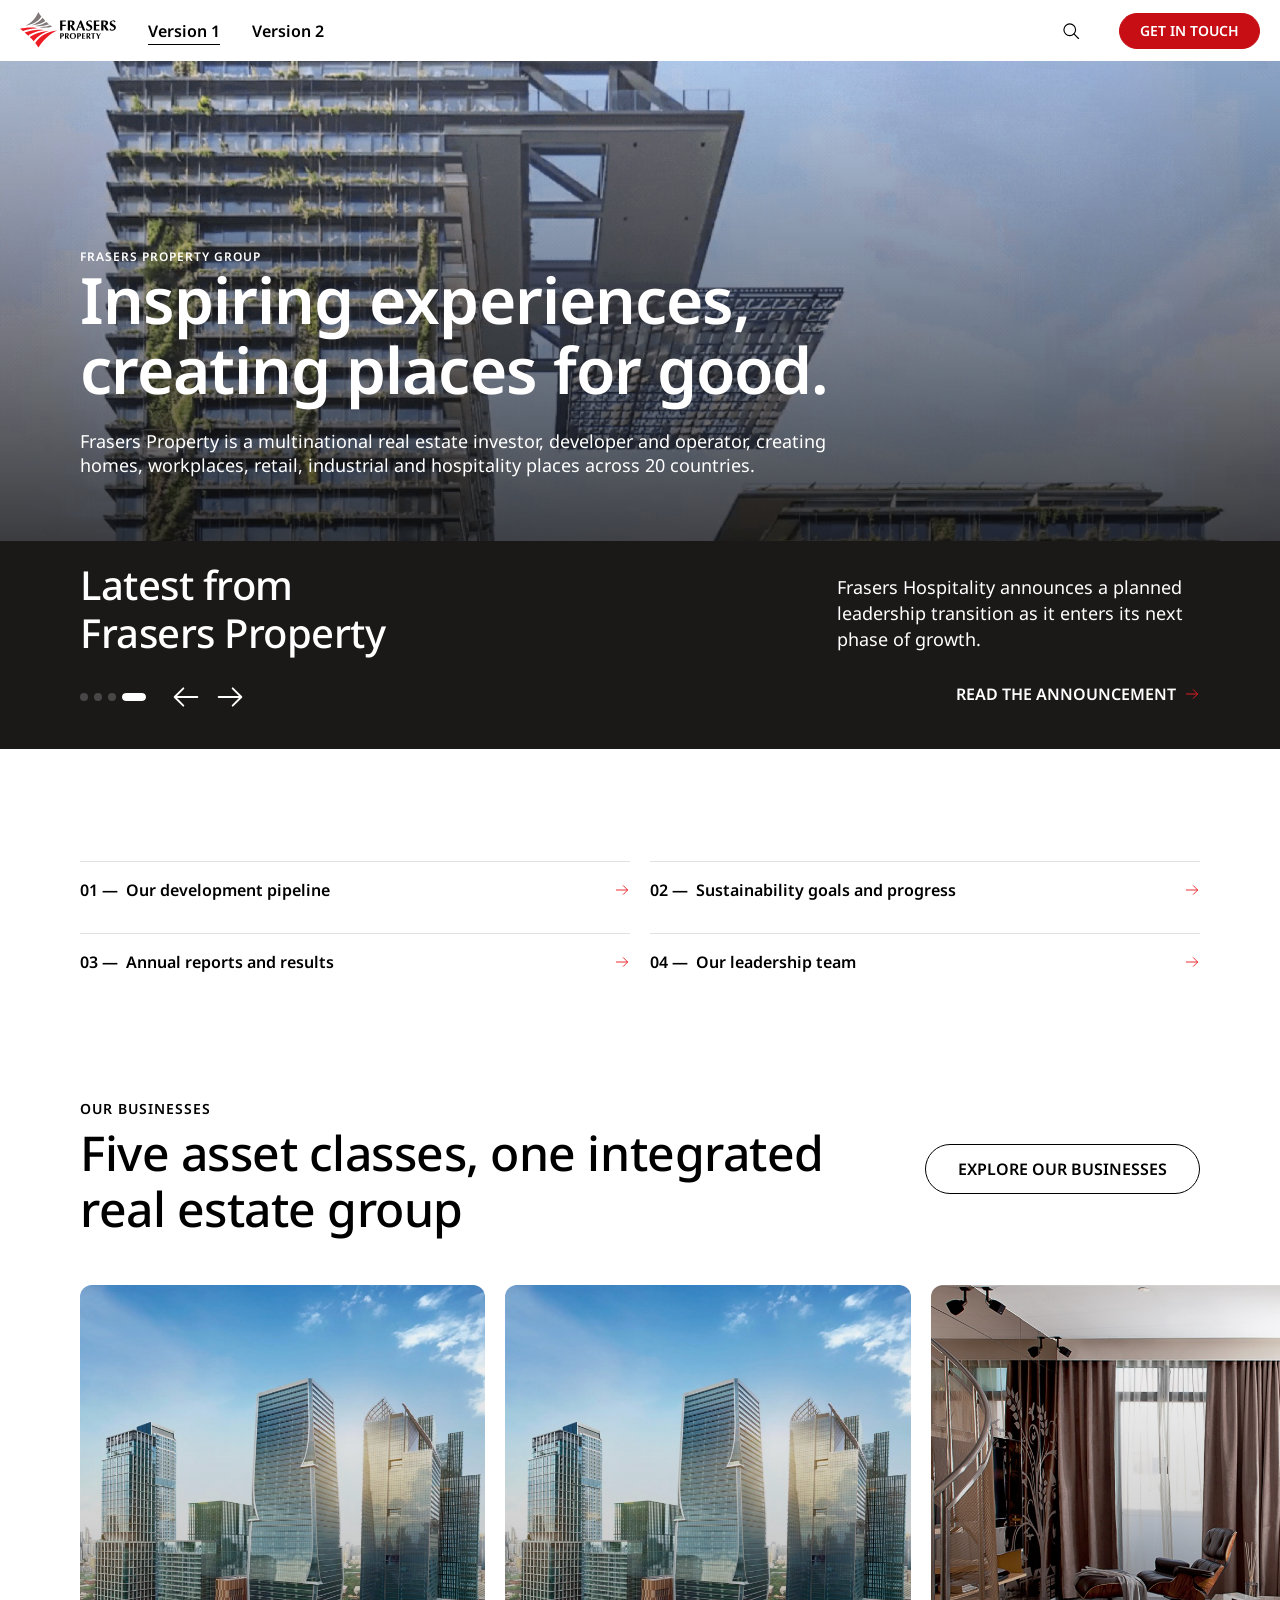
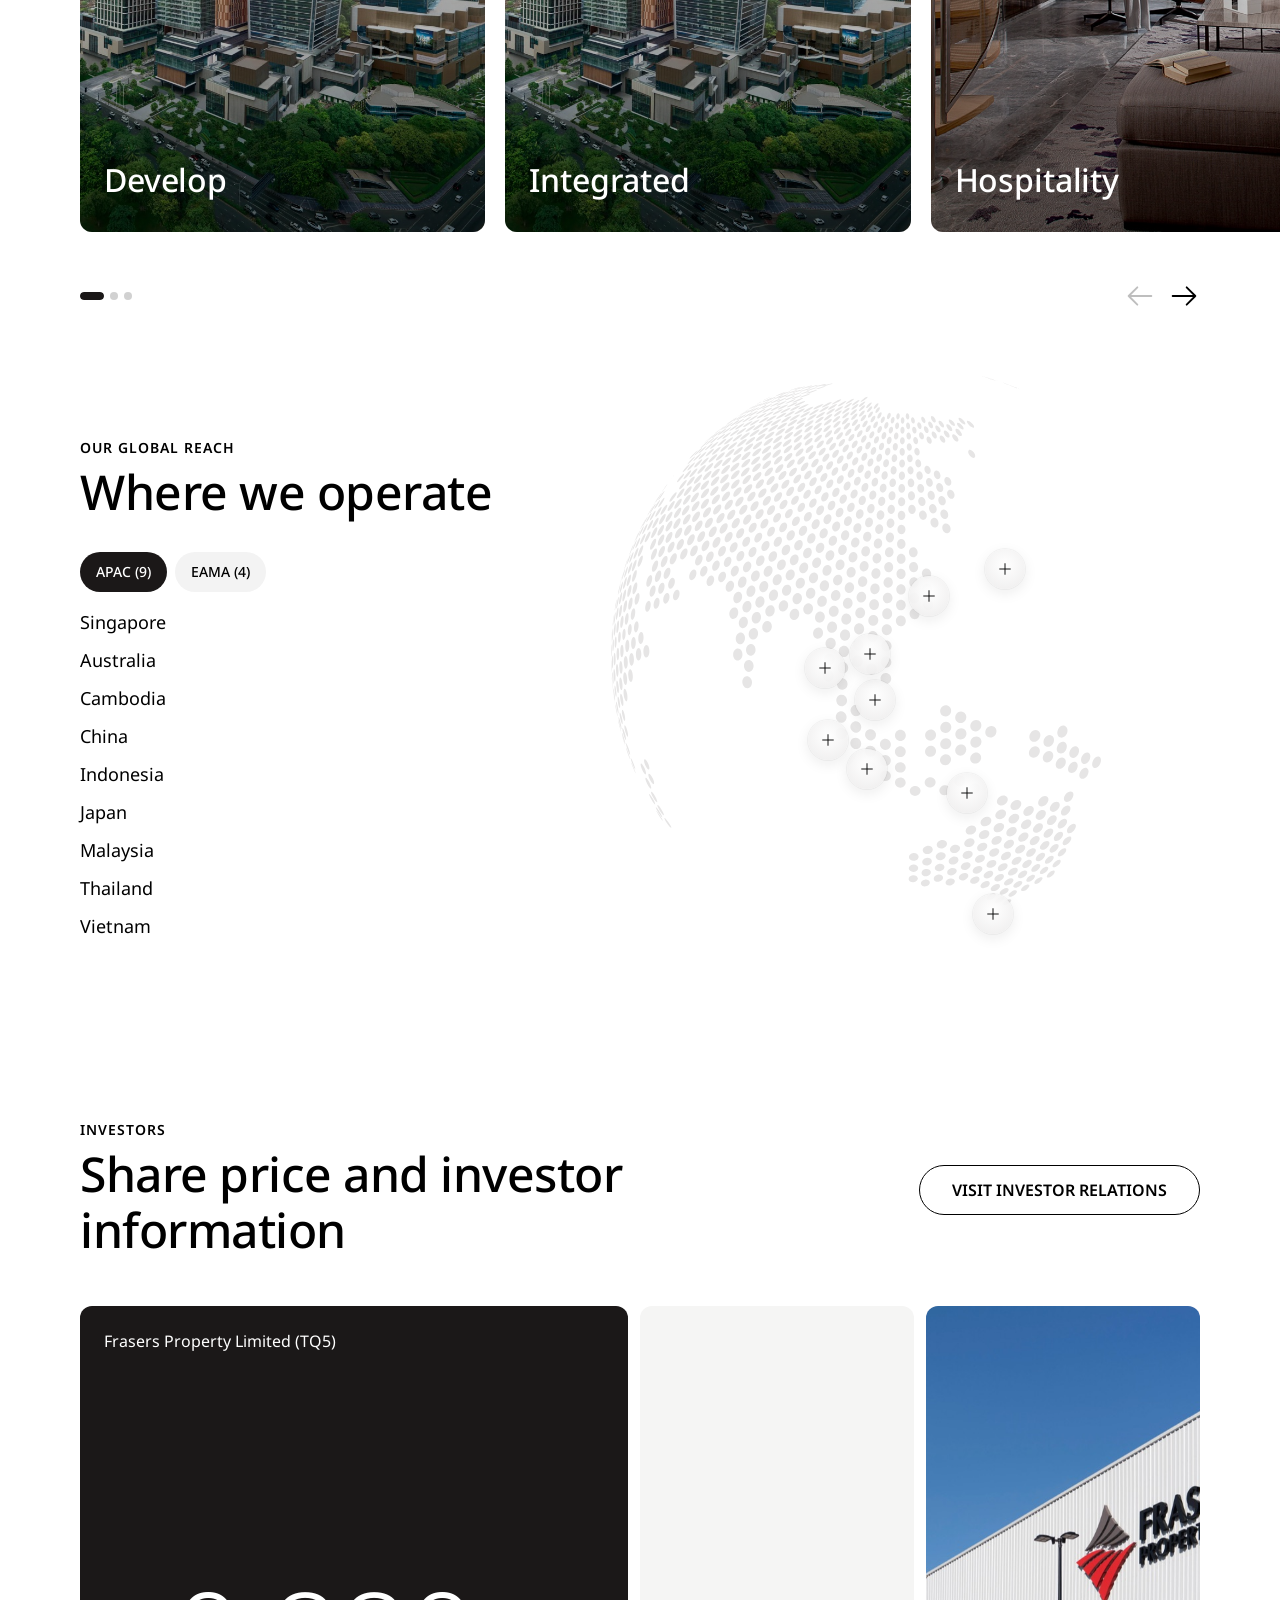
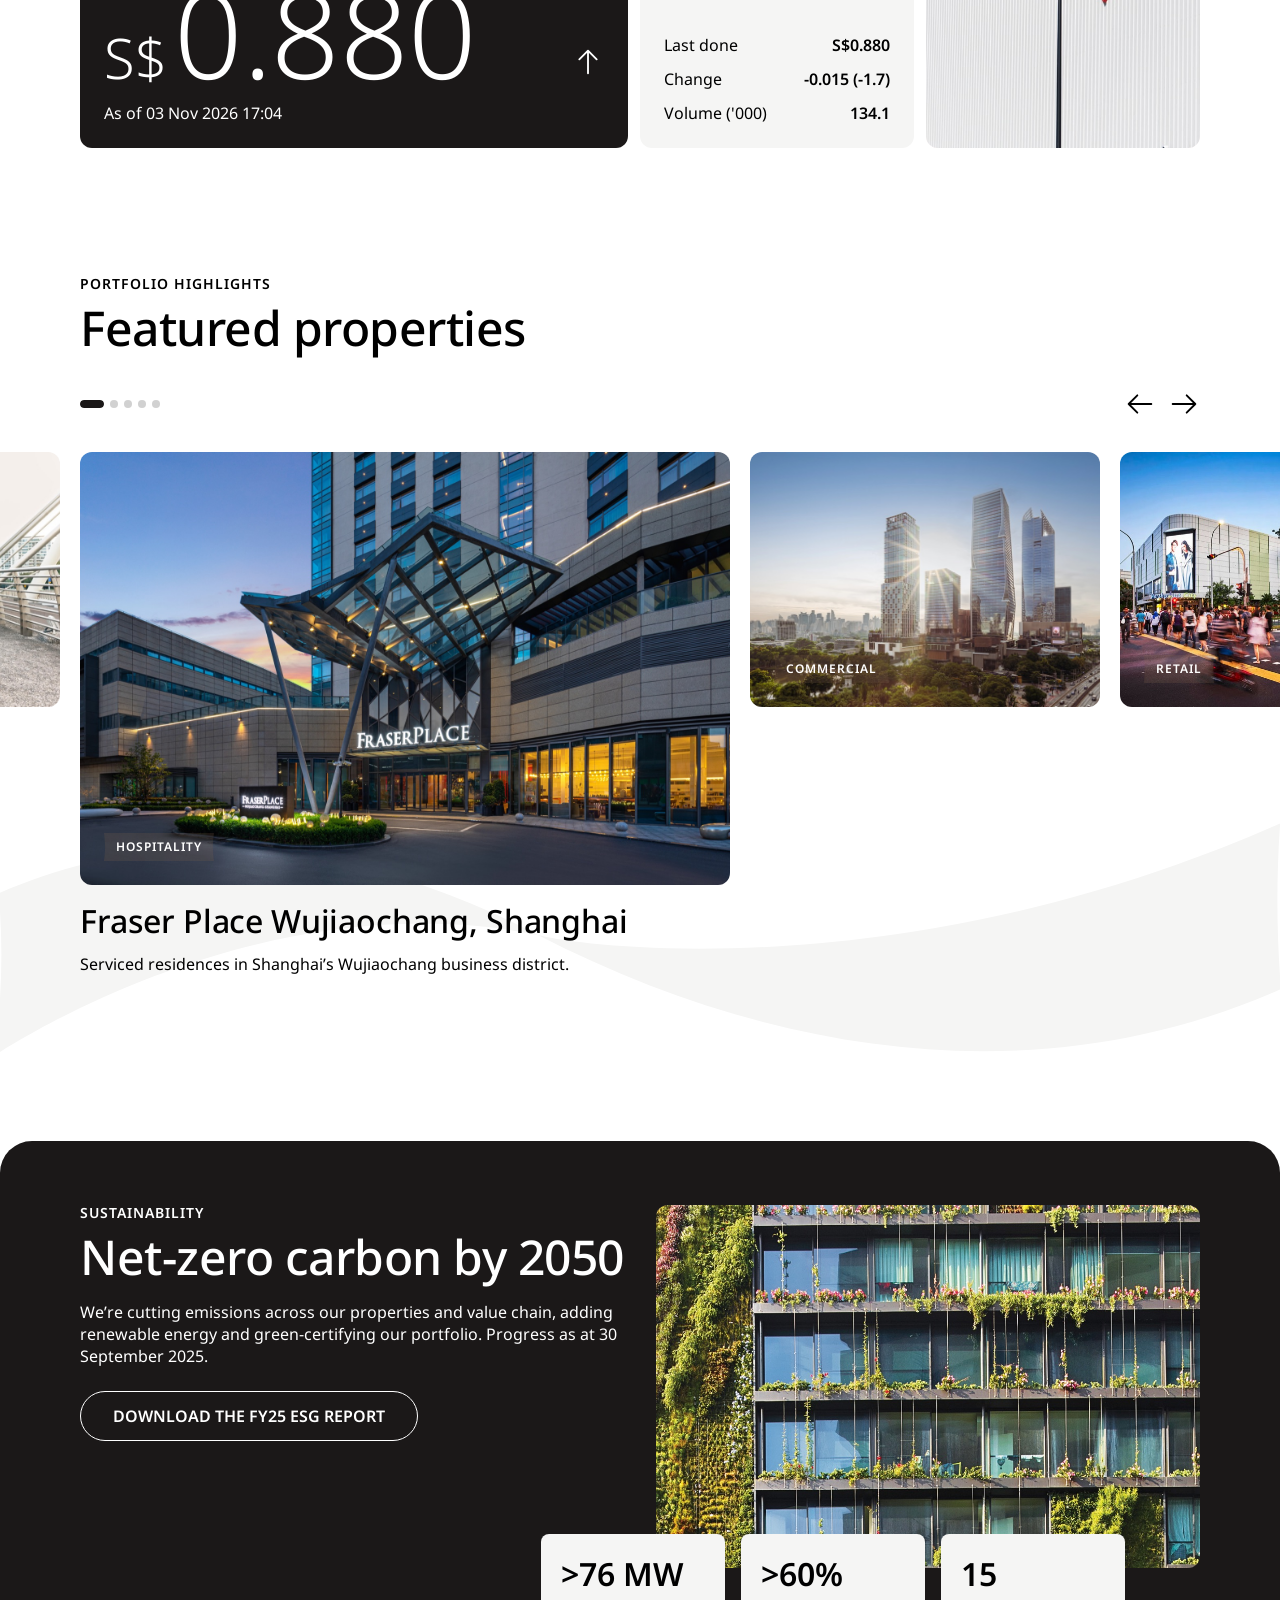
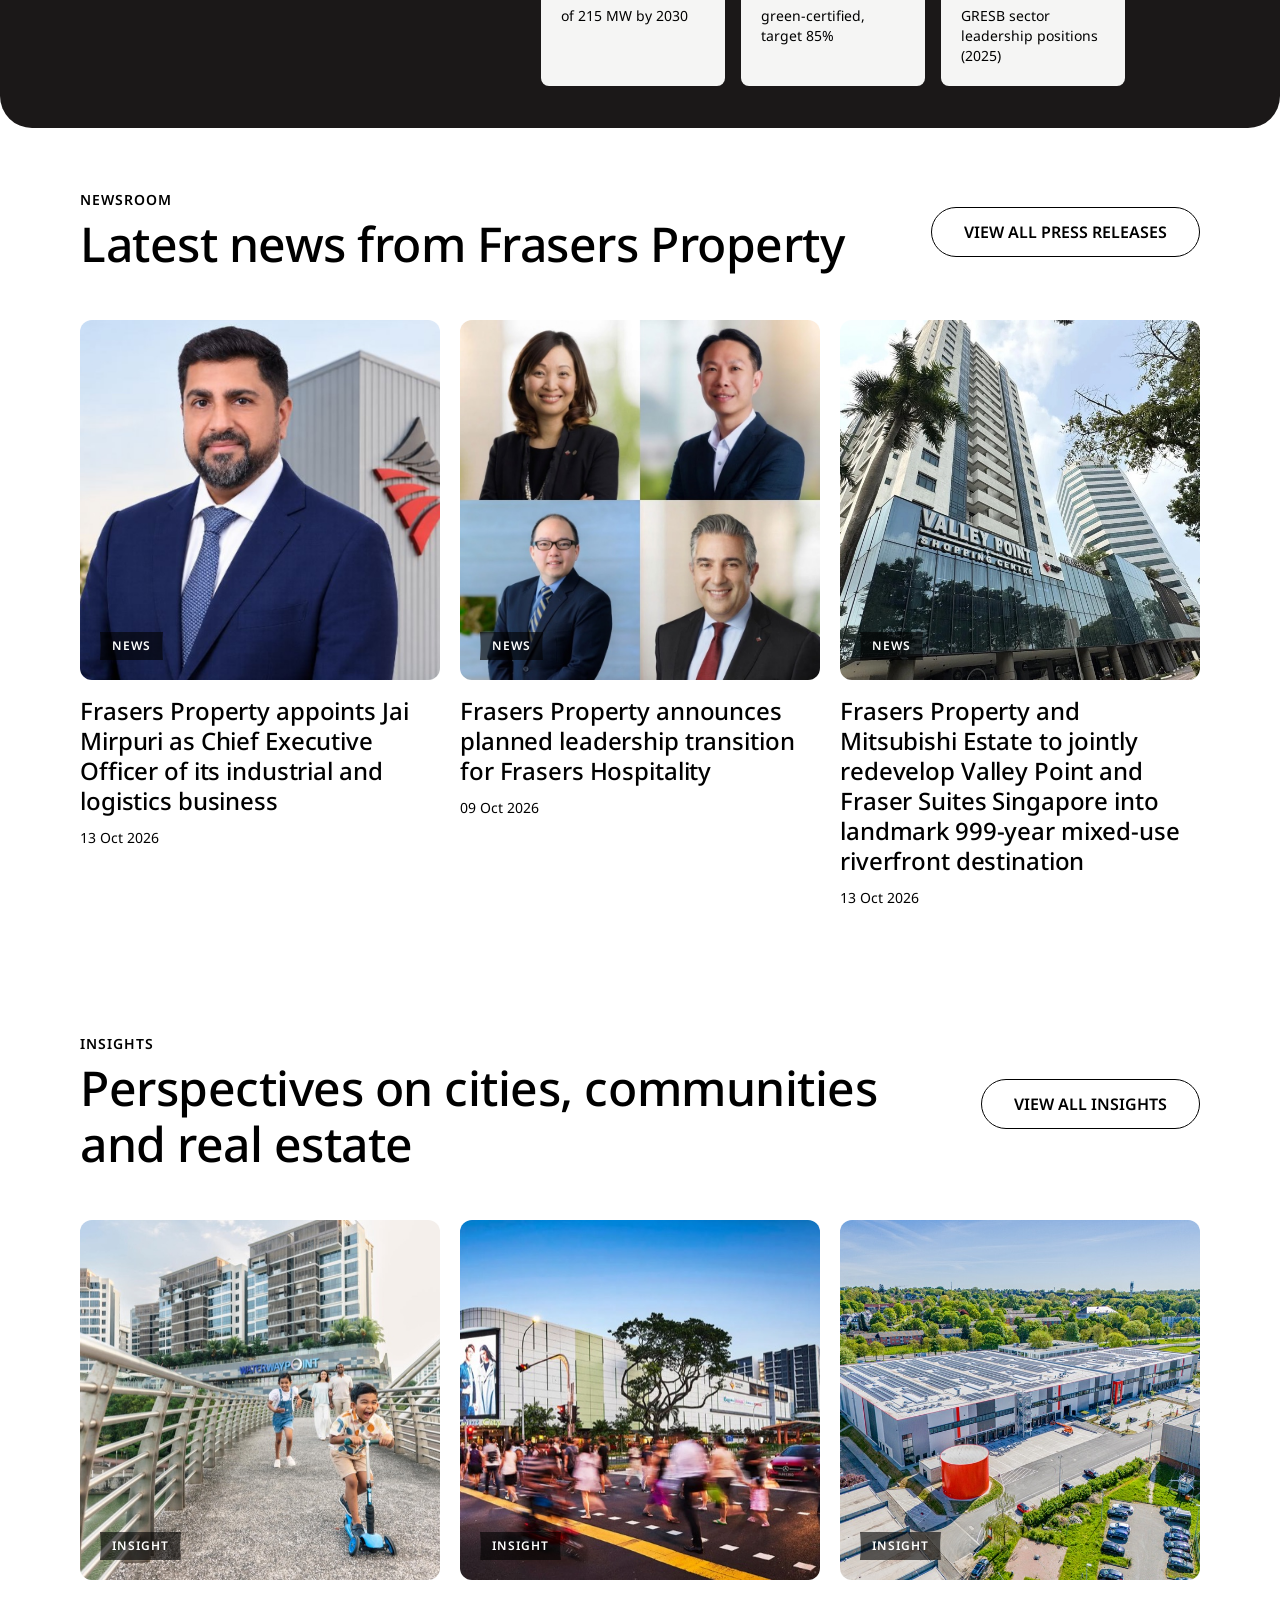
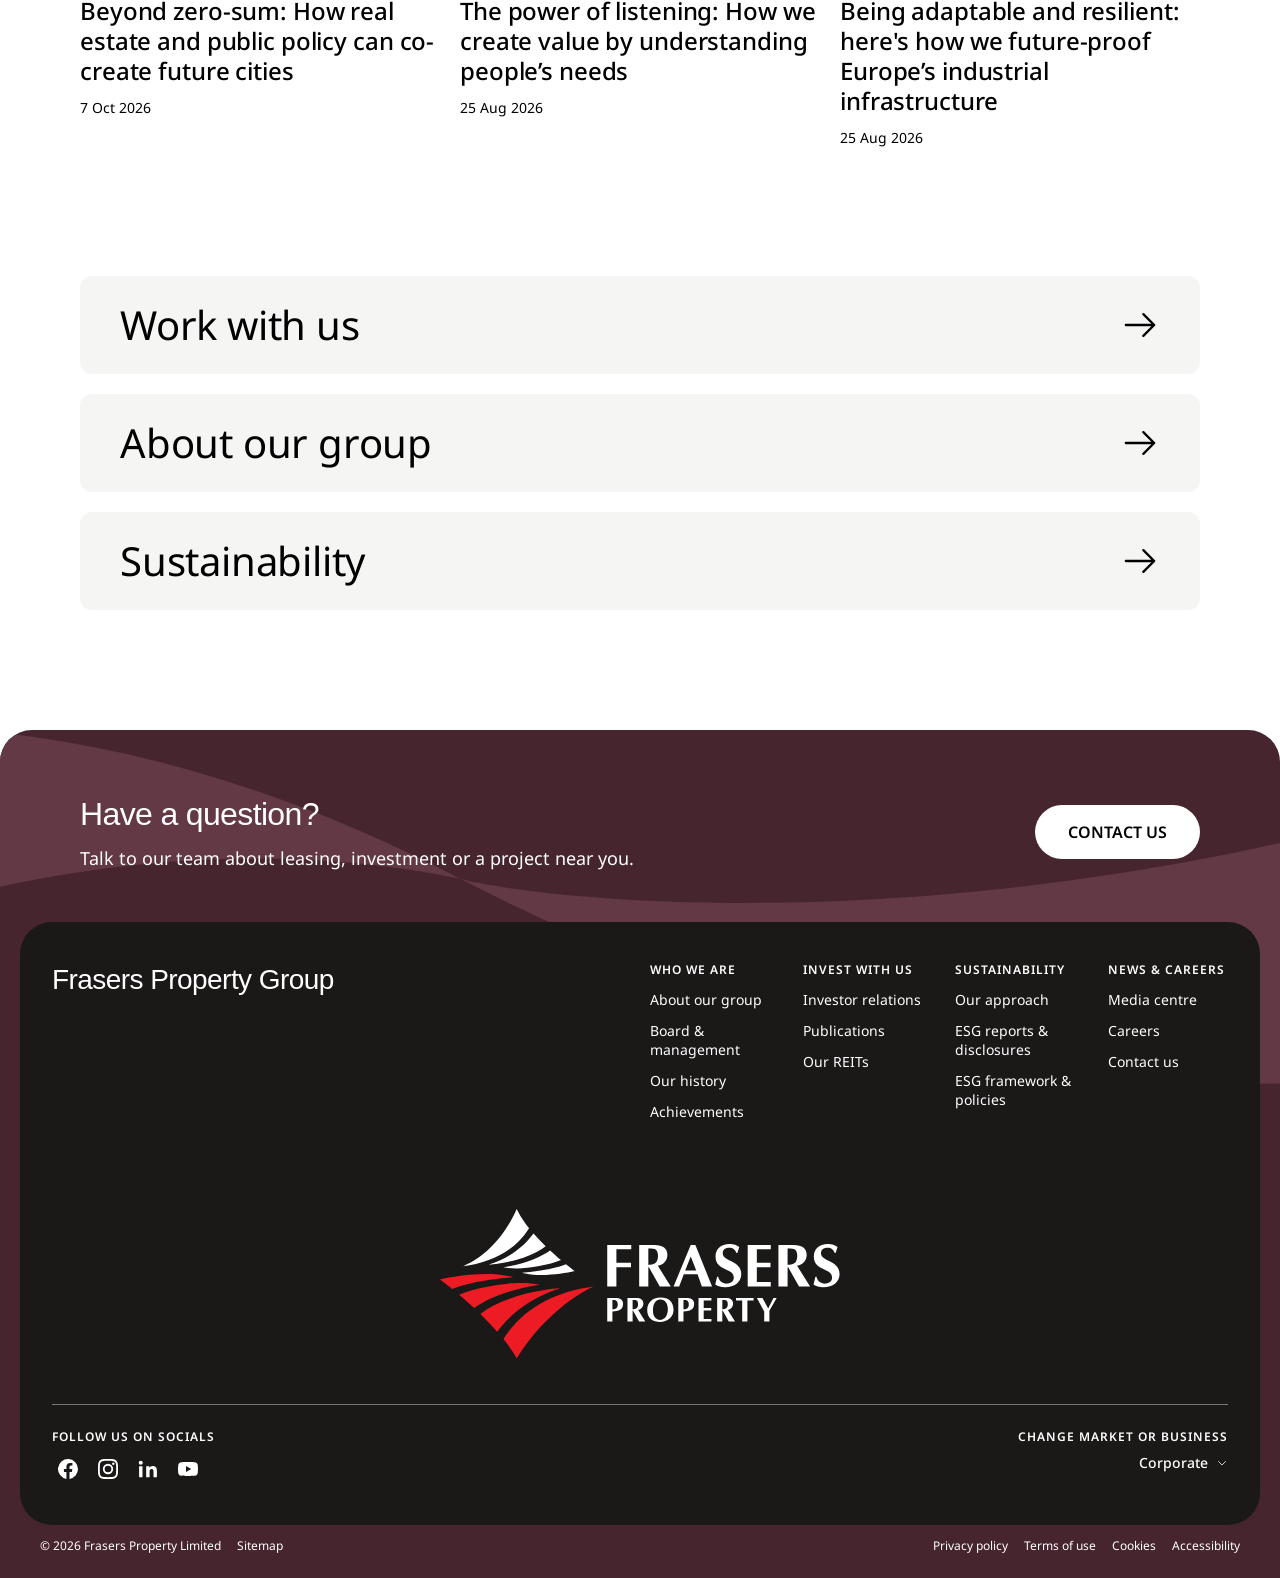
==== index.html @ 56a5c186 "Initial commit: FLP homepage prototype (versions 1 and 2) Co-Authored-By: Claude Opus 5.5 <noreply@a" ====
<!doctype html>
<html lang="en">
<head>
  <meta charset="utf-8">
  <meta name="viewport" content="width=device-width, initial-scale=1">
  <title>Frasers Property Group</title>
  <link rel="preconnect" href="https://fonts.googleapis.com">
  <link rel="preconnect" href="https://fonts.gstatic.com" crossorigin>
  <link href="https://fonts.googleapis.com/css2?family=Noto+Sans:wght@300;400;500;600;700&display=swap" rel="stylesheet">
  <link rel="stylesheet" href="styles.css">
</head>
<body>

<!-- Icon sprite (light-weight line icons, matching Font Awesome Light) -->
<svg width="0" height="0" style="position:absolute" aria-hidden="true">
  <symbol id="i-arrow-right" viewBox="0 0 24 24"><path d="M3.5 12h17M14 5.5l6.5 6.5-6.5 6.5" fill="none" stroke="currentColor" stroke-width="1.4" stroke-linecap="round" stroke-linejoin="round"/></symbol>
  <symbol id="i-arrow-left" viewBox="0 0 24 24"><path d="M20.5 12h-17M10 5.5L3.5 12l6.5 6.5" fill="none" stroke="currentColor" stroke-width="1.4" stroke-linecap="round" stroke-linejoin="round"/></symbol>
  <symbol id="i-arrow-up" viewBox="0 0 24 24"><path d="M12 20.5v-17M5.5 10L12 3.5l6.5 6.5" fill="none" stroke="currentColor" stroke-width="1.4" stroke-linecap="round" stroke-linejoin="round"/></symbol>
  <symbol id="i-plus" viewBox="0 0 24 24"><path d="M12 4v16M4 12h16" fill="none" stroke="currentColor" stroke-width="1.4" stroke-linecap="round"/></symbol>
  <symbol id="i-minus" viewBox="0 0 24 24"><path d="M4 12h16" fill="none" stroke="currentColor" stroke-width="1.4" stroke-linecap="round"/></symbol>
  <symbol id="i-search" viewBox="0 0 24 24"><circle cx="10.5" cy="10.5" r="7" fill="none" stroke="currentColor" stroke-width="1.4"/><path d="M15.5 15.5l5.5 5.5" fill="none" stroke="currentColor" stroke-width="1.4" stroke-linecap="round"/></symbol>
  <symbol id="i-chevron-down" viewBox="0 0 24 24"><path d="M5 9l7 7 7-7" fill="none" stroke="currentColor" stroke-width="1.6" stroke-linecap="round" stroke-linejoin="round"/></symbol>
  <symbol id="i-facebook" viewBox="0 0 24 24"><path fill="currentColor" d="M24 12a12 12 0 1 0-13.9 11.9v-8.4H7.1V12h3V9.4c0-3 1.8-4.7 4.5-4.7 1.3 0 2.7.2 2.7.2v3h-1.5c-1.5 0-2 .9-2 1.9V12h3.4l-.5 3.5h-2.9v8.4A12 12 0 0 0 24 12z"/></symbol>
  <symbol id="i-instagram" viewBox="0 0 24 24"><path fill="currentColor" d="M12 2.2c3.2 0 3.6 0 4.8.1 3.3.1 4.8 1.7 4.9 4.9.1 1.3.1 1.6.1 4.8s0 3.6-.1 4.8c-.1 3.2-1.7 4.8-4.9 4.9-1.3.1-1.6.1-4.8.1s-3.6 0-4.8-.1c-3.3-.1-4.8-1.7-4.9-4.9C2.2 15.6 2.2 15.2 2.2 12s0-3.6.1-4.8C2.4 3.9 3.9 2.4 7.2 2.3 8.4 2.2 8.8 2.2 12 2.2zM12 0C8.7 0 8.3 0 7.1.1 2.7.3.3 2.7.1 7.1 0 8.3 0 8.7 0 12s0 3.7.1 4.9c.2 4.4 2.6 6.8 7 7 1.2.1 1.6.1 4.9.1s3.7 0 4.9-.1c4.4-.2 6.8-2.6 7-7 .1-1.2.1-1.6.1-4.9s0-3.7-.1-4.9c-.2-4.4-2.6-6.8-7-7C15.7 0 15.3 0 12 0zm0 5.8a6.2 6.2 0 1 0 0 12.4 6.2 6.2 0 0 0 0-12.4zM12 16a4 4 0 1 1 0-8 4 4 0 0 1 0 8zm6.4-11.8a1.4 1.4 0 1 0 0 2.9 1.4 1.4 0 0 0 0-2.9z"/></symbol>
  <symbol id="i-linkedin" viewBox="0 0 24 24"><path fill="currentColor" d="M5.4 22H1.3V8.7h4.1V22zM3.3 6.9A2.4 2.4 0 1 1 3.3 2a2.4 2.4 0 0 1 0 4.9zM22.7 22h-4.1v-6.5c0-1.5 0-3.5-2.2-3.5s-2.5 1.7-2.5 3.4V22H9.8V8.7h3.9v1.8h.1c.5-1 1.9-2.2 3.9-2.2 4.2 0 5 2.8 5 6.4V22z"/></symbol>
  <symbol id="i-youtube" viewBox="0 0 24 24"><path fill="currentColor" d="M23.5 6.2a3 3 0 0 0-2.1-2.1C19.5 3.6 12 3.6 12 3.6s-7.5 0-9.4.5A3 3 0 0 0 .5 6.2 31.6 31.6 0 0 0 0 12a31.6 31.6 0 0 0 .5 5.8 3 3 0 0 0 2.1 2.1c1.9.5 9.4.5 9.4.5s7.5 0 9.4-.5a3 3 0 0 0 2.1-2.1c.4-1.9.5-5.8.5-5.8s0-3.9-.5-5.8zM9.6 15.6V8.4l6.3 3.6-6.3 3.6z"/></symbol>
</svg>

<!-- ============ NAV ============ -->
<header class="nav" id="nav">
  <div class="nav__inner">
    <div class="nav__left">
      <a href="#" class="nav__logo" aria-label="Frasers Property home"><img src="img/logo.svg" alt="Frasers Property" width="96" height="37"></a>
      <a href="index.html" class="nav__link is-current" aria-current="page">Version 1</a>
      <a href="version-2.html" class="nav__link">Version 2</a>
    </div>
    <div class="nav__right">
      <button class="icon-btn" aria-label="Search"><svg class="icon icon--20"><use href="#i-search"/></svg></button>
      <a href="#" class="btn btn--primary btn--sm">Get in touch</a>
    </div>
  </div>
</header>

<main>

<!-- ============ HERO ============ -->
<section class="hero">
  <div class="hero__media" aria-hidden="true">
    <img src="img/hero.jpg" alt="">
  </div>
  <div class="hero__content wrap">
    <p class="overline reveal">Frasers Property Group</p>
    <h1 class="hero__title reveal">Inspiring experiences,<br>creating places for good.</h1>
    <p class="hero__body reveal">Frasers Property is a multinational real estate investor, developer and operator, creating homes, workplaces, retail, industrial and hospitality places across 20 countries.</p>
  </div>
</section>

<!-- ============ LATEST FROM FRASERS (timed news carousel) ============ -->
<section class="latest" data-carousel="latest" aria-roledescription="carousel" aria-label="Latest from Frasers Property">
  <div class="latest__grid wrap">
    <div class="latest__left">
      <h2 class="latest__title">Latest from<br class="d-only"> Frasers Property</h2>
      <div class="controls controls--light d-only-flex">
        <div class="dots" data-dots></div>
        <div class="arrows">
          <button class="arrow" data-prev aria-label="Previous"><svg class="icon"><use href="#i-arrow-left"/></svg></button>
          <button class="arrow" data-next aria-label="Next"><svg class="icon"><use href="#i-arrow-right"/></svg></button>
        </div>
      </div>
    </div>
    <div class="latest__right">
      <div class="latest__stage" aria-live="polite">
        <div class="latest__slide is-active">
          <p class="latest__text">Frasers Property appoints Jai Mirpuri as Chief Executive Officer of its industrial and logistics business.</p>
          <a href="#" class="text-link">Read the announcement <svg class="icon icon--16 text-red"><use href="#i-arrow-right"/></svg></a>
        </div>
        <div class="latest__slide">
          <p class="latest__text">Frasers Property and Mitsubishi Estate to jointly redevelop Valley Point and Fraser Suites Singapore into a riverfront destination.</p>
          <a href="#" class="text-link">Read the announcement <svg class="icon icon--16 text-red"><use href="#i-arrow-right"/></svg></a>
        </div>
        <div class="latest__slide">
          <p class="latest__text">Frasers Property reports FY25 results, with recurring income making up more than 70% of profit before interest and tax.</p>
          <a href="#" class="text-link">View the results <svg class="icon icon--16 text-red"><use href="#i-arrow-right"/></svg></a>
        </div>
        <div class="latest__slide">
          <p class="latest__text">Frasers Hospitality announces a planned leadership transition as it enters its next phase of growth.</p>
          <a href="#" class="text-link">Read the announcement <svg class="icon icon--16 text-red"><use href="#i-arrow-right"/></svg></a>
        </div>
      </div>
    </div>
    <div class="controls controls--light m-only-flex">
      <div class="dots" data-dots></div>
      <div class="arrows">
        <button class="arrow" data-prev aria-label="Previous"><svg class="icon"><use href="#i-arrow-left"/></svg></button>
        <button class="arrow" data-next aria-label="Next"><svg class="icon"><use href="#i-arrow-right"/></svg></button>
      </div>
    </div>
  </div>
</section>

<!-- ============ I'M LOOKING FOR ============ -->
<section class="quick wrap">
  <p class="overline reveal">I’m looking for</p>
  <div class="quick__grid">
    <a href="#" class="quick__link reveal"><span>01 —</span><span class="quick__label">Our development pipeline</span><svg class="icon icon--16 text-red"><use href="#i-arrow-right"/></svg></a>
    <a href="#" class="quick__link reveal"><span>02 —</span><span class="quick__label">Sustainability goals and progress</span><svg class="icon icon--16 text-red"><use href="#i-arrow-right"/></svg></a>
    <a href="#" class="quick__link reveal"><span>03 —</span><span class="quick__label">Annual reports and results</span><svg class="icon icon--16 text-red"><use href="#i-arrow-right"/></svg></a>
    <a href="#" class="quick__link reveal"><span>04 —</span><span class="quick__label">Our leadership team</span><svg class="icon icon--16 text-red"><use href="#i-arrow-right"/></svg></a>
  </div>
</section>

<!-- ============ OUR BUSINESSES ============ -->
<section class="biz section" data-scroller="biz">
  <div class="wrap section-head reveal">
    <div class="section-head__text">
      <p class="overline overline--lg">Our businesses</p>
      <h2 class="h-xl">Five asset classes, one integrated real estate group</h2>
    </div>
    <a href="#" class="btn btn--outline d-only-flex">Explore our businesses</a>
  </div>

  <div class="biz__track" data-track>
    <a href="#" class="biz-card">
      <img src="img/card-1.jpg" alt="" loading="lazy">
      <div class="biz-card__content">
        <div class="biz-card__panel" aria-hidden="true"><img src="img/card-curve.svg" alt=""></div>
        <h3 class="biz-card__title">Develop</h3>
        <div class="biz-card__more"><div>
          <p>We design and build properties to suit any industrial, logistics and commercial need.</p>
          <svg class="icon icon--32 biz-card__arrow"><use href="#i-arrow-right"/></svg>
        </div></div>
      </div>
    </a>
    <a href="#" class="biz-card">
      <img src="img/card-1.jpg" alt="" loading="lazy">
      <div class="biz-card__content">
        <div class="biz-card__panel" aria-hidden="true"><img src="img/card-curve.svg" alt=""></div>
        <h3 class="biz-card__title">Integrated</h3>
        <div class="biz-card__more"><div>
          <p>Mixed-use precincts that bring homes, workplaces and retail together.</p>
          <svg class="icon icon--32 biz-card__arrow"><use href="#i-arrow-right"/></svg>
        </div></div>
      </div>
    </a>
    <a href="#" class="biz-card">
      <img src="img/card-2.jpg" alt="" loading="lazy">
      <div class="biz-card__content">
        <div class="biz-card__panel" aria-hidden="true"><img src="img/card-curve.svg" alt=""></div>
        <h3 class="biz-card__title">Hospitality</h3>
        <div class="biz-card__more"><div>
          <p>Serviced residences and hotels across more than 70 cities worldwide.</p>
          <svg class="icon icon--32 biz-card__arrow"><use href="#i-arrow-right"/></svg>
        </div></div>
      </div>
    </a>
    <a href="#" class="biz-card">
      <img src="img/card-3.jpg" alt="" loading="lazy">
      <div class="biz-card__content">
        <div class="biz-card__panel" aria-hidden="true"><img src="img/card-curve.svg" alt=""></div>
        <h3 class="biz-card__title">Commercial and business parks</h3>
        <div class="biz-card__more"><div>
          <p>Offices and business parks built for the way modern teams work.</p>
          <svg class="icon icon--32 biz-card__arrow"><use href="#i-arrow-right"/></svg>
        </div></div>
      </div>
    </a>
    <a href="#" class="biz-card">
      <img src="img/investor.jpg" alt="" loading="lazy">
      <div class="biz-card__content">
        <div class="biz-card__panel" aria-hidden="true"><img src="img/card-curve.svg" alt=""></div>
        <h3 class="biz-card__title">Industrial and logistics</h3>
        <div class="biz-card__more"><div>
          <p>Logistics and light industrial facilities across Asia, Australia and Europe.</p>
          <svg class="icon icon--32 biz-card__arrow"><use href="#i-arrow-right"/></svg>
        </div></div>
      </div>
    </a>
  </div>

  <div class="wrap controls">
    <div class="dots dots--dark" data-dots></div>
    <div class="arrows">
      <button class="arrow" data-prev aria-label="Previous"><svg class="icon"><use href="#i-arrow-left"/></svg></button>
      <button class="arrow" data-next aria-label="Next"><svg class="icon"><use href="#i-arrow-right"/></svg></button>
    </div>
  </div>
  <div class="wrap m-only"><a href="#" class="btn btn--outline btn--block">Explore our businesses</a></div>
</section>

<!-- ============ WHERE WE OPERATE ============ -->
<section class="ops section" id="ops">
  <div class="wrap ops__grid">
    <div class="ops__left">
      <div class="reveal">
        <p class="overline overline--lg">Our global reach</p>
        <h2 class="h-xl">Where we operate</h2>
      </div>
      <div class="chips" role="tablist" aria-label="Region">
        <button class="chip is-selected" role="tab" aria-selected="true" data-region="apac">APAC (9)</button>
        <button class="chip" role="tab" aria-selected="false" data-region="eama">EAMA (4)</button>
      </div>
      <ul class="ops__list" data-country-list></ul>
      <div class="ops__accordion" data-accordion></div>
    </div>

    <div class="ops__stage" data-stage>
      <img class="ops__map" src="img/map-dots.svg" alt="" aria-hidden="true">
      <div class="ops__markers" data-markers></div>
      <div class="country-card" data-popup role="dialog" aria-modal="false" aria-hidden="true" tabindex="-1">
        <div class="country-card__inner" data-popup-inner></div>
      </div>
    </div>
  </div>
</section>

<!-- ============ INVESTORS ============ -->
<section class="investors section wrap">
  <div class="section-head reveal">
    <div class="section-head__text">
      <p class="overline overline--lg">Investors</p>
      <h2 class="h-xl">Share price and investor information</h2>
    </div>
    <a href="#" class="btn btn--outline d-only-flex">Visit investor relations</a>
  </div>
  <div class="investors__grid">
    <div class="stat-card reveal">
      <p>Frasers Property Limited (TQ5)</p>
      <div>
        <div class="stat-card__price">
          <span class="stat-card__cur">S$</span>
          <span class="stat-card__num">0.880</span>
          <svg class="icon icon--32"><use href="#i-arrow-up"/></svg>
        </div>
        <p class="stat-card__date">As of 03 Nov 2026 17:04</p>
      </div>
    </div>
    <div class="facts reveal">
      <div><span>Last done</span><strong>S$0.880</strong></div>
      <div><span>Change</span><strong>-0.015 (-1.7)</strong></div>
      <div><span>Volume ('000)</span><strong>134.1</strong></div>
    </div>
    <div class="investors__img reveal"><img src="img/investor.jpg" alt="Frasers Property logistics facility" loading="lazy"></div>
  </div>
  <a href="#" class="btn btn--outline btn--block m-only">Visit investor relations</a>
</section>

<!-- ============ FEATURED PROPERTIES (timed carousel) ============ -->
<section class="featured section" data-carousel="featured" aria-roledescription="carousel" aria-label="Featured properties">
  <div class="featured__swoosh" aria-hidden="true"><img src="img/swoosh.svg" alt=""></div>
  <div class="wrap featured__head reveal">
    <p class="overline overline--lg">Portfolio highlights</p>
    <h2 class="h-xl">Featured properties</h2>
  </div>
  <div class="wrap controls featured__controls">
    <div class="dots dots--dark" data-dots></div>
    <div class="arrows">
      <button class="arrow" data-prev aria-label="Previous"><svg class="icon"><use href="#i-arrow-left"/></svg></button>
      <button class="arrow" data-next aria-label="Next"><svg class="icon"><use href="#i-arrow-right"/></svg></button>
    </div>
  </div>
  <div class="wrap">
    <div class="featured__viewport">
      <div class="featured__track" data-track>
        <a href="#" class="feat-card is-active">
          <div class="feat-card__img"><img src="img/property-1.jpg" alt=""><span class="tag tag--light">Hospitality</span></div>
          <div class="feat-card__text">
            <h3>Fraser Place Wujiaochang, Shanghai</h3>
            <p>Serviced residences in Shanghai’s Wujiaochang business district.</p>
          </div>
        </a>
        <a href="#" class="feat-card">
          <div class="feat-card__img"><img src="img/property-2.jpg" alt=""><span class="tag tag--light">Commercial</span></div>
          <div class="feat-card__text">
            <h3>One Bangkok, Thailand</h3>
            <p>A landmark integrated district in the heart of Bangkok.</p>
          </div>
        </a>
        <a href="#" class="feat-card">
          <div class="feat-card__img"><img src="img/insight-2.jpg" alt=""><span class="tag tag--light">Retail</span></div>
          <div class="feat-card__text">
            <h3>Northpoint City, Singapore</h3>
            <p>The largest mall in Singapore’s north, connected to transit and homes.</p>
          </div>
        </a>
        <a href="#" class="feat-card">
          <div class="feat-card__img"><img src="img/insight-3.jpg" alt=""><span class="tag tag--light">Industrial</span></div>
          <div class="feat-card__text">
            <h3>Frasers Logistics Park, Germany</h3>
            <p>Sustainable logistics facilities serving Europe’s key trade corridors.</p>
          </div>
        </a>
        <a href="#" class="feat-card">
          <div class="feat-card__img"><img src="img/insight-1.jpg" alt=""><span class="tag tag--light">Residential</span></div>
          <div class="feat-card__text">
            <h3>Waterway Point, Punggol</h3>
            <p>Waterfront living and retail designed around community.</p>
          </div>
        </a>
      </div>
    </div>
  </div>
</section>

<!-- ============ SUSTAINABILITY ============ -->
<section class="sus-wrap">
  <div class="sus">
    <div class="sus__text reveal">
      <p class="overline overline--lg">Sustainability</p>
      <h2 class="h-xl">Net-zero carbon by 2050</h2>
      <p class="sus__body">We’re cutting emissions across our properties and value chain, adding renewable energy and green-certifying our portfolio. Progress as at 30 September 2025.</p>
      <a href="#" class="btn btn--outline-light d-only-flex">Download the FY25 ESG report</a>
    </div>
    <div class="sus__media reveal">
      <img src="img/sustainability.jpg" alt="Green facade with vertical gardens" loading="lazy">
      <div class="sus__facets">
        <div class="facet"><strong>&gt;76 MW</strong><span>of 215 MW by 2030</span></div>
        <div class="facet"><strong>&gt;60%</strong><span>green-certified, target 85%</span></div>
        <div class="facet"><strong>15</strong><span>GRESB sector leadership positions (2025)</span></div>
      </div>
    </div>
    <a href="#" class="btn btn--outline-light btn--block m-only">Download the FY25 ESG report</a>
  </div>
</section>

<!-- ============ NEWSROOM ============ -->
<section class="news section wrap">
  <div class="section-head reveal">
    <div class="section-head__text">
      <p class="overline overline--lg">Newsroom</p>
      <h2 class="h-xl">Latest news from Frasers Property</h2>
    </div>
    <a href="#" class="btn btn--outline">View all press releases</a>
  </div>
  <div class="news__grid">
    <a href="#" class="news-card reveal">
      <div class="news-card__img"><img src="img/news-1.jpg" alt="" loading="lazy"><span class="tag tag--dark">News</span></div>
      <h3>Frasers Property appoints Jai Mirpuri as Chief Executive Officer of its industrial and logistics business</h3>
      <p class="news-card__date">13 Oct 2026</p>
    </a>
    <a href="#" class="news-card reveal">
      <div class="news-card__img"><img src="img/news-2.jpg" alt="" loading="lazy"><span class="tag tag--dark">News</span></div>
      <h3>Frasers Property announces planned leadership transition for Frasers Hospitality</h3>
      <p class="news-card__date">09 Oct 2026</p>
    </a>
    <a href="#" class="news-card reveal">
      <div class="news-card__img"><img src="img/news-3.jpg" alt="" loading="lazy"><span class="tag tag--dark">News</span></div>
      <h3>Frasers Property and Mitsubishi Estate to jointly redevelop Valley Point and Fraser Suites Singapore into landmark 999-year mixed-use riverfront destination</h3>
      <p class="news-card__date">13 Oct 2026</p>
    </a>
  </div>
</section>

<!-- ============ INSIGHTS ============ -->
<section class="news news--insights section wrap">
  <div class="section-head reveal">
    <div class="section-head__text">
      <p class="overline overline--lg">Insights</p>
      <h2 class="h-xl">Perspectives on cities, communities and real estate</h2>
    </div>
    <a href="#" class="btn btn--outline d-only-flex">View all insights</a>
  </div>
  <div class="news__grid">
    <a href="#" class="news-card reveal">
      <div class="news-card__img"><img src="img/insight-1.jpg" alt="" loading="lazy"><span class="tag tag--dark">Insight</span></div>
      <h3>Beyond zero-sum: How real estate and public policy can co-create future cities</h3>
      <p class="news-card__date">7 Oct 2026</p>
    </a>
    <a href="#" class="news-card reveal">
      <div class="news-card__img"><img src="img/insight-2.jpg" alt="" loading="lazy"><span class="tag tag--dark">Insight</span></div>
      <h3>The power of listening: How we create value by understanding people’s needs</h3>
      <p class="news-card__date">25 Aug 2026</p>
    </a>
    <a href="#" class="news-card reveal">
      <div class="news-card__img"><img src="img/insight-3.jpg" alt="" loading="lazy"><span class="tag tag--dark">Insight</span></div>
      <h3>Being adaptable and resilient: here's how we future-proof Europe’s industrial infrastructure</h3>
      <p class="news-card__date">25 Aug 2026</p>
    </a>
  </div>
  <a href="#" class="btn btn--outline btn--block m-only">View all insights</a>
</section>

<!-- ============ LARGE LINKS ============ -->
<section class="biglinks wrap">
  <a href="#" class="biglink reveal"><span>Work with us</span><svg class="icon icon--40"><use href="#i-arrow-right"/></svg></a>
  <a href="#" class="biglink reveal"><span>About our group</span><svg class="icon icon--40"><use href="#i-arrow-right"/></svg></a>
  <a href="#" class="biglink reveal"><span>Sustainability</span><svg class="icon icon--40"><use href="#i-arrow-right"/></svg></a>
</section>

</main>

<!-- ============ CTA + FOOTER ============ -->
<footer class="foot">
  <img class="foot__swoosh" src="img/footer-swoosh.svg" alt="" aria-hidden="true">
  <div class="cta wrap">
    <div class="cta__text">
      <p class="cta__title">Have a question?</p>
      <p class="cta__body">Talk to our team about leasing, investment or a project near you.</p>
    </div>
    <a href="#" class="btn btn--white">Contact us</a>
  </div>

  <div class="foot__body">
    <div class="foot__panel">
      <div class="foot__top">
        <p class="foot__group">Frasers Property Group</p>
        <div class="foot__cols">
          <details class="foot__col" open>
            <summary class="overline">Who we are <svg class="icon icon--12 m-only"><use href="#i-chevron-down"/></svg></summary>
            <div class="foot__links"><div>
              <a href="#">About our group</a><a href="#">Board &amp; management</a><a href="#">Our history</a><a href="#">Achievements</a>
            </div></div>
          </details>
          <details class="foot__col" open>
            <summary class="overline">Invest with us <svg class="icon icon--12 m-only"><use href="#i-chevron-down"/></svg></summary>
            <div class="foot__links"><div>
              <a href="#">Investor relations</a><a href="#">Publications</a><a href="#">Our REITs</a>
            </div></div>
          </details>
          <details class="foot__col" open>
            <summary class="overline">Sustainability <svg class="icon icon--12 m-only"><use href="#i-chevron-down"/></svg></summary>
            <div class="foot__links"><div>
              <a href="#">Our approach</a><a href="#">ESG reports &amp; disclosures</a><a href="#">ESG framework &amp; policies</a>
            </div></div>
          </details>
          <details class="foot__col" open>
            <summary class="overline">News &amp; careers <svg class="icon icon--12 m-only"><use href="#i-chevron-down"/></svg></summary>
            <div class="foot__links"><div>
              <a href="#">Media centre</a><a href="#">Careers</a><a href="#">Contact us</a>
            </div></div>
          </details>
        </div>
      </div>

      <div class="foot__logo d-only"><img src="img/logo-white.svg" alt="Frasers Property" width="400" height="155"></div>

      <div class="foot__bar">
        <div class="foot__social">
          <p class="overline">Follow us on socials</p>
          <div class="foot__icons">
            <a href="#" aria-label="Facebook"><svg class="icon icon--20"><use href="#i-facebook"/></svg></a>
            <a href="#" aria-label="Instagram"><svg class="icon icon--20"><use href="#i-instagram"/></svg></a>
            <a href="#" aria-label="LinkedIn"><svg class="icon icon--20"><use href="#i-linkedin"/></svg></a>
            <a href="#" aria-label="YouTube"><svg class="icon icon--20"><use href="#i-youtube"/></svg></a>
          </div>
        </div>
        <div class="foot__bu">
          <p class="overline">Change market or business</p>
          <button class="foot__select">Corporate <svg class="icon icon--12"><use href="#i-chevron-down"/></svg></button>
        </div>
      </div>
    </div>

    <div class="foot__legal">
      <div class="foot__logo m-only"><img src="img/logo-white.svg" alt="Frasers Property" width="160" height="62"></div>
      <div class="foot__legal-l"><span>© 2026 Frasers Property Limited</span><a href="#">Sitemap</a></div>
      <div class="foot__legal-r"><a href="#">Privacy policy</a><a href="#">Terms of use</a><a href="#">Cookies</a><a href="#">Accessibility</a></div>
    </div>
  </div>
</footer>

<script src="script.js"></script>
</body>
</html>
---- styles.css ----
/* =========================================================
   Frasers Property — Conceptual homepage
   Tokens taken from the Figma "DS brief" file (v2 styles)
   ========================================================= */
:root {
  /* colour */
  --ink: #1b1818;
  --black: #000;
  --white: #fff;
  --red: #ed1c24;
  --red-dark: #c70e15;
  --stone: #f5f5f4;
  --tint: rgba(27, 24, 24, 0.05);
  --tint-solid: #f4f3f3;
  --plum: #46252f;
  --line: #e2e0e0;

  /* type */
  --font: "Noto Sans", system-ui, -apple-system, "Segoe UI", Arial, sans-serif;

  /* layout */
  --gutter: 80px;
  --maxw: 1440px;
  --radius: 12px;

  /* motion: calm, corporate */
  --ease: cubic-bezier(0.25, 0.1, 0.25, 1);
  --ease-out: cubic-bezier(0.22, 0.61, 0.36, 1);
  --t-fast: 200ms;
  --t: 400ms;
  --t-slow: 700ms;
}

*, *::before, *::after { box-sizing: border-box; }
html { -webkit-text-size-adjust: 100%; }
body {
  margin: 0;
  background: var(--white);
  color: var(--black);
  font-family: var(--font);
  font-size: 16px;
  line-height: 22px;
  -webkit-font-smoothing: antialiased;
  overflow-x: hidden;
}
img { display: block; max-width: 100%; }
a { color: inherit; text-decoration: none; }
button { font: inherit; color: inherit; background: none; border: 0; padding: 0; cursor: pointer; }
h1, h2, h3, p { margin: 0; }
ul { margin: 0; padding: 0; list-style: none; }
:focus-visible { outline: 2px solid var(--red); outline-offset: 3px; border-radius: 4px; }

.wrap { width: 100%; max-width: var(--maxw); margin-inline: auto; padding-inline: var(--gutter); }
.section { padding-block: 64px; }
.text-red { color: var(--red); }

/* icons */
.icon { width: 32px; height: 32px; flex: none; display: block; }
.icon--12 { width: 12px; height: 12px; }
.icon--16 { width: 16px; height: 16px; }
.icon--20 { width: 20px; height: 20px; }
.icon--32 { width: 32px; height: 32px; }
.icon--40 { width: 40px; height: 40px; }

/* ---------- type styles (v2) ---------- */
.overline {
  font-size: 12px; line-height: 16px; font-weight: 600;
  letter-spacing: 1px; text-transform: uppercase;
}
.overline--lg { font-size: 14px; }
.h-xl {
  font-size: 48px; line-height: 56px; font-weight: 500; letter-spacing: -0.48px;
}

/* ---------- buttons ---------- */
.btn {
  display: inline-flex; align-items: center; justify-content: center;
  padding: 14px 32px; border-radius: 9999px; border: 1px solid transparent;
  font-size: 16px; line-height: 20px; font-weight: 600; text-transform: uppercase;
  white-space: nowrap;
  transition: background-color var(--t-fast) var(--ease), color var(--t-fast) var(--ease), border-color var(--t-fast) var(--ease);
}
.btn--sm { padding: 8px 20px; font-size: 14px; line-height: 18px; }
.btn--primary { background: var(--red-dark); border-color: var(--red-dark); color: var(--white); }
.btn--primary:hover { background: #a90b11; border-color: #a90b11; }
.btn--outline { border-color: var(--black); color: var(--black); }
.btn--outline:hover { background: var(--ink); color: var(--white); }
.btn--outline-light { border-color: var(--white); color: var(--white); }
.btn--outline-light:hover { background: var(--white); color: var(--ink); }
.btn--white { background: var(--white); color: var(--black); padding: 16px 32px; }
.btn--white:hover { background: var(--stone); }
.btn--block { display: flex; width: 100%; }

.text-link {
  display: inline-flex; align-items: center; gap: 8px;
  font-size: 16px; line-height: 20px; font-weight: 600; text-transform: uppercase;
}
.text-link .icon { transition: transform var(--t-fast) var(--ease); }
.text-link:hover .icon { transform: translateX(4px); }

.icon-btn { display: grid; place-items: center; width: 32px; height: 32px; }

/* ---------- carousel controls ---------- */
.controls { display: flex; align-items: center; justify-content: space-between; gap: 24px; }
.arrows { display: flex; gap: 12px; }
.arrow { display: grid; place-items: center; width: 32px; height: 32px; transition: opacity var(--t-fast) var(--ease), transform var(--t-fast) var(--ease); }
.arrow:hover { opacity: 0.6; }
.arrow:disabled { opacity: 0.25; cursor: default; }
.controls--light { color: var(--white); }
.latest__left .controls { justify-content: flex-start; }

.dots { display: flex; gap: 6px; align-items: center; }
.dot {
  position: relative; width: 8px; height: 8px; border-radius: 4px; overflow: hidden;
  background: rgba(27, 24, 24, 0.2);
  transition: width var(--t) var(--ease), background-color var(--t) var(--ease);
}
.controls--light .dot { background: rgba(255, 255, 255, 0.2); }
.dot.is-active { width: 24px; }
.dot__fill {
  position: absolute; inset: 0; transform-origin: left center; transform: scaleX(0);
  background: var(--ink); border-radius: inherit;
}
.controls--light .dot__fill { background: var(--white); }
/* non-timed carousels: active dot is solid */
.dots:not([data-timed]) .dot.is-active .dot__fill { transform: scaleX(1); transition: transform var(--t) var(--ease); }
/* timed carousels: active dot fills like a progress bar */
.dots[data-timed] .dot.is-active .dot__fill { animation: dot-progress var(--duration, 6s) linear forwards; }
.is-paused .dots[data-timed] .dot.is-active .dot__fill { animation-play-state: paused; }
@keyframes dot-progress { from { transform: scaleX(0); } to { transform: scaleX(1); } }

/* ---------- reveal on scroll ---------- */
.reveal { opacity: 0; transform: translateY(16px); transition: opacity var(--t-slow) var(--ease-out), transform var(--t-slow) var(--ease-out); }
.reveal.is-in { opacity: 1; transform: none; }

/* ---------- responsive helpers ---------- */
.m-only, .m-only-flex { display: none !important; }
.d-only { display: block; }
.d-only-flex { display: flex; }

/* =========================================================
   NAV
   ========================================================= */
.nav {
  position: sticky; top: 0; z-index: 50; background: var(--white);
  transition: box-shadow var(--t) var(--ease);
}
.nav.is-scrolled { box-shadow: 0 1px 0 rgba(0,0,0,0.06), 0 6px 20px rgba(0,0,0,0.04); }
.nav__inner { display: flex; align-items: center; justify-content: space-between; padding: 12px 20px; max-width: var(--maxw); margin: 0 auto; }
.nav__left, .nav__right { display: flex; align-items: center; gap: 32px; }
.nav__logo img { width: 96px; height: 37px; }
.nav__link { font-size: 16px; line-height: 20px; font-weight: 600; position: relative; }
.nav__link::after {
  content: ""; position: absolute; left: 0; right: 0; bottom: -4px; height: 1px; background: currentColor;
  transform: scaleX(0); transform-origin: left; transition: transform var(--t) var(--ease);
}
.nav__link:hover::after, .nav__link.is-current::after { transform: scaleX(1); }

/* =========================================================
   HERO
   ========================================================= */
.hero { position: relative; height: 480px; display: flex; align-items: flex-end; overflow: hidden; color: var(--white); }
.hero__media { position: absolute; inset: 0; }
.hero__media img { width: 100%; height: 100%; object-fit: cover; opacity: 0.9; animation: hero-drift 24s var(--ease) infinite alternate; }
.hero__media::after { content: ""; position: absolute; inset: 0; background: linear-gradient(180deg, rgba(0,0,0,0) 0%, rgba(0,0,0,0.7) 99.5%); }
@keyframes hero-drift { from { transform: scale(1); } to { transform: scale(1.06); } }
.hero__content { position: relative; padding-bottom: 64px; display: flex; flex-direction: column; }
.hero__title { max-width: 800px; font-size: 64px; line-height: 70px; font-weight: 600; letter-spacing: -0.96px; margin-bottom: 24px; }
.hero__body { max-width: 800px; font-size: 18px; line-height: 24px; }
.hero .reveal:nth-child(2) { transition-delay: 80ms; }
.hero .reveal:nth-child(3) { transition-delay: 160ms; }

/* =========================================================
   LATEST FROM FRASERS
   ========================================================= */
.latest { background: var(--ink); color: var(--white); }
.latest__grid { display: grid; grid-template-columns: 2fr 1fr; gap: 32px; padding-top: 20px; padding-bottom: 32px; }
.latest__left { display: flex; flex-direction: column; gap: 24px; }
.latest__title { font-size: 40px; line-height: 48px; font-weight: 500; letter-spacing: -0.48px; }
.latest__right { display: flex; align-items: center; }
.latest__stage { display: grid; width: 100%; }
.latest__slide {
  grid-area: 1 / 1; display: flex; flex-direction: column; align-items: flex-end; justify-content: center; gap: 32px;
  opacity: 0; transform: translateY(8px); visibility: hidden;
  transition: opacity 500ms var(--ease), transform 500ms var(--ease), visibility 0s linear 500ms;
}
.latest__slide.is-active { opacity: 1; transform: none; visibility: visible; transition: opacity 500ms var(--ease) 100ms, transform 500ms var(--ease) 100ms, visibility 0s; }
.latest__text { font-size: 18px; line-height: 26px; width: 100%; }

/* =========================================================
   QUICK LINKS
   ========================================================= */
.quick { padding-block: 64px; display: flex; flex-direction: column; gap: 32px; }
.quick__grid { display: grid; grid-template-columns: 1fr 1fr; column-gap: 20px; row-gap: 32px; }
.quick__link {
  display: flex; align-items: center; gap: 8px; padding-top: 17px; border-top: 1px solid var(--line);
  font-weight: 600; line-height: 22px; position: relative;
}
.quick__link::before {
  content: ""; position: absolute; top: -1px; left: 0; right: 0; height: 1px; background: var(--ink);
  transform: scaleX(0); transform-origin: left; transition: transform var(--t-slow) var(--ease);
}
.quick__link:hover::before { transform: scaleX(1); }
.quick__label { flex: 1; }
.quick__link .icon { transition: transform var(--t-fast) var(--ease); }
.quick__link:hover .icon { transform: translateX(4px); }

/* =========================================================
   SECTION HEAD
   ========================================================= */
.section-head { display: flex; align-items: center; justify-content: space-between; gap: 32px; margin-bottom: 48px; }
.section-head__text { max-width: 800px; display: flex; flex-direction: column; gap: 8px; }

/* =========================================================
   OUR BUSINESSES
   ========================================================= */
.biz__track {
  display: flex; gap: 20px; overflow-x: auto; scroll-snap-type: x mandatory; scroll-behavior: smooth;
  padding-inline: max(var(--gutter), calc((100vw - var(--maxw)) / 2 + var(--gutter)));
  scroll-padding-inline: max(var(--gutter), calc((100vw - var(--maxw)) / 2 + var(--gutter)));
  scrollbar-width: none; margin-bottom: 48px;
}
.biz__track::-webkit-scrollbar { display: none; }
.biz-card {
  --card-w: 405.33px;
  position: relative; flex: 0 0 var(--card-w); height: 547px; border-radius: var(--radius); overflow: hidden;
  scroll-snap-align: start; color: var(--white); isolation: isolate;
}
.biz-card > img { position: absolute; inset: 0; width: 100%; height: 100%; object-fit: cover; z-index: -2; transition: transform 1.2s var(--ease); }
.biz-card::before { content: ""; position: absolute; inset: 0; z-index: -1; background: linear-gradient(180deg, rgba(0,0,0,0) 0%, rgba(0,0,0,0.4) 100%); }

/* the dark curved panel that slides up on hover */
.biz-card__panel {
  position: absolute; inset: 0; background: var(--ink); z-index: -1;
  transform: translateY(calc(100% + 40px));
  transition: transform var(--t-slow) var(--ease-out);
}
.biz-card__panel img { position: absolute; left: 0; bottom: 100%; width: 100%; height: 40px; max-width: none; margin-bottom: -1px; }

.biz-card__content { position: absolute; left: 0; right: 0; bottom: 0; padding: 16px 24px 32px; isolation: isolate; }
.biz-card__title { font-size: 32px; line-height: 40px; font-weight: 500; letter-spacing: -0.16px; }
.biz-card__more { display: grid; grid-template-rows: 0fr; transition: grid-template-rows var(--t-slow) var(--ease-out); }
.biz-card__more > div { overflow: hidden; display: flex; flex-direction: column; align-items: flex-end; gap: 32px; }
.biz-card__more p { width: 100%; padding-top: 16px; opacity: 0; transition: opacity var(--t) var(--ease); }
.biz-card__arrow { color: var(--red); opacity: 0; transform: translateX(-8px); transition: opacity var(--t) var(--ease), transform var(--t) var(--ease); }

/* hover state */
.biz-card:hover .biz-card__panel { transform: translateY(0); }
.biz-card:hover .biz-card__more { grid-template-rows: 1fr; }
.biz-card:hover .biz-card__more p { opacity: 1; transition-delay: 150ms; }
.biz-card:hover .biz-card__arrow { opacity: 1; transform: none; transition-delay: 200ms; }
.biz-card:hover > img { transform: scale(1.03); }


/* =========================================================
   WHERE WE OPERATE
   ========================================================= */
.ops { overflow: hidden; padding-bottom: 120px; }
.ops__grid { display: grid; grid-template-columns: 416px 1fr; gap: 32px; align-items: start; }
.ops__left { display: flex; flex-direction: column; gap: 32px; }
.ops__left > .reveal { display: flex; flex-direction: column; gap: 8px; }

.chips { display: flex; gap: 8px; margin-bottom: -12px; }
.chip {
  height: 40px; padding: 0 16px; border-radius: 9999px; background: var(--tint);
  font-size: 14px; line-height: 20px; font-weight: 500;
  transition: background-color var(--t) var(--ease), color var(--t) var(--ease);
}
.chip:hover { background: rgba(27,24,24,0.1); }
.chip.is-selected { background: var(--ink); color: var(--white); }

.ops__list { display: flex; flex-direction: column; gap: 16px; transition: opacity var(--t) var(--ease); }
.ops__list.is-swapping, .ops__accordion.is-swapping, .ops__markers.is-swapping { opacity: 0; }
.ops__list button {
  font-size: 18px; line-height: 18px; text-align: left; position: relative; padding-left: 0;
  transition: padding-left var(--t) var(--ease), color var(--t) var(--ease);
}
.ops__list button::before {
  content: ""; position: absolute; left: 0; top: 50%; width: 12px; height: 1px; background: var(--red);
  transform: scaleX(0); transform-origin: left; transition: transform var(--t) var(--ease);
}
.ops__list button:hover { color: #555; }
.ops__list button.is-active { padding-left: 20px; font-weight: 500; }
.ops__list button.is-active::before { transform: scaleX(1); }

.ops__stage { position: relative; aspect-ratio: 832 / 483; width: 100%; }
.ops__map {
  position: absolute; left: 12.37%; top: -19.14%; width: 72.89%; height: auto; pointer-events: none;
  transition: opacity var(--t-slow) var(--ease), transform var(--t-slow) var(--ease);
}
.ops__stage.is-eama .ops__map { opacity: 0.4; }
.ops__markers { position: absolute; inset: 0; transition: opacity var(--t) var(--ease); }

.marker {
  position: absolute; width: 40px; height: 40px; margin: -20px 0 0 -20px; border-radius: 50%;
  display: grid; place-items: center;
  background: radial-gradient(circle at 50% 40%, rgba(255,255,255,0.95), rgba(235,234,234,0.9));
  box-shadow: 0 0 0 1px rgba(27,24,24,0.04), 0 4px 14px rgba(27,24,24,0.08);
  transition: background-color var(--t) var(--ease), transform var(--t) var(--ease), box-shadow var(--t) var(--ease), color var(--t) var(--ease);
}
.marker .icon { width: 16px; height: 16px; transition: transform var(--t) var(--ease); }
.marker:hover { transform: scale(1.08); }
.marker.is-active { background: var(--ink); color: var(--white); box-shadow: 0 0 0 6px rgba(27,24,24,0.08), 0 6px 18px rgba(27,24,24,0.18); }
.marker.is-active .icon { transform: rotate(45deg); }
.marker__label {
  position: absolute; left: 50%; top: calc(100% + 6px); transform: translate(-50%, -4px);
  font-size: 12px; line-height: 16px; font-weight: 500; white-space: nowrap; color: var(--ink);
  opacity: 0; pointer-events: none; transition: opacity var(--t-fast) var(--ease), transform var(--t-fast) var(--ease);
}
.marker:hover .marker__label { opacity: 1; transform: translate(-50%, 0); }
.marker.is-active .marker__label { opacity: 0; }

/* popup card — uses the mobile expanded accordion design */
.country-card {
  position: absolute; z-index: 5; width: 358px; left: 0; top: 0;
  opacity: 0; visibility: hidden; pointer-events: none;
  transform: translate3d(var(--x, 0), calc(var(--y, 0px) + 12px), 0) scale(0.98);
  transform-origin: var(--origin, right top);
  transition:
    opacity var(--t) var(--ease),
    transform var(--t-slow) var(--ease-out),
    visibility 0s linear var(--t);
}
.country-card.is-open {
  opacity: 1; visibility: visible; pointer-events: auto;
  transform: translate3d(var(--x, 0), var(--y, 0px), 0) scale(1);
  transition: opacity var(--t) var(--ease), transform var(--t-slow) var(--ease-out), visibility 0s;
}
.country-card__inner { transition: opacity var(--t-fast) var(--ease); }
.country-card__inner.is-fading { opacity: 0; }

.acc-item, .country-card__inner {
  background: var(--tint-solid); border-radius: 20px; padding: 16px 20px;
}
.country-card__inner { padding-bottom: 32px; box-shadow: 0 1px 2px rgba(27,24,24,0.04), 0 16px 40px rgba(27,24,24,0.12); }
.cc__head { display: flex; align-items: center; justify-content: space-between; gap: 12px; width: 100%; text-align: left; }
.cc__name { font-size: 24px; line-height: 22px; font-weight: 400; flex: 1; padding-block: 4px; }
.cc__toggle { width: 20px; height: 20px; position: relative; flex: none; }
.cc__toggle .icon { width: 20px; height: 20px; position: absolute; inset: 0; transition: transform var(--t) var(--ease), opacity var(--t) var(--ease); }
.cc__toggle .i-v { transform: rotate(90deg); }
.is-open > .cc__head .cc__toggle .i-v,
.country-card .cc__toggle .i-v { transform: rotate(0deg); opacity: 0; }
.cc__panel { display: flex; flex-direction: column; gap: 16px; padding-right: 12px; padding-top: 16px; }
.cc__desc { font-size: 16px; line-height: 22px; }
.cc__biz { display: flex; flex-direction: column; gap: 8px; }
.cc__biz-title { font-size: 14px; line-height: 20px; font-weight: 600; }
.tags { display: flex; flex-wrap: wrap; gap: 8px; }
.tag {
  display: inline-block; padding: 6px 12px; font-size: 12px; line-height: 16px; font-weight: 600;
  letter-spacing: 1px; text-transform: uppercase; white-space: nowrap;
  background: url("img/tag-1.svg") center / 100% 100% no-repeat;
}
.tags .tag { background-image: url("img/tag-1.svg"); box-shadow: inset 0 0 0 1px rgba(255,255,255,0.7); background-color: rgba(255,255,255,0.45); }
.tag--light { background-image: url("img/tag-light.svg"); color: var(--white); }
.tag--dark { background-image: url("img/tag-dark.svg"); color: var(--white); }
.cc__link { align-self: flex-end; margin-top: 16px; }

/* mobile accordion */
.ops__accordion { display: none; flex-direction: column; gap: 8px; transition: opacity var(--t) var(--ease); }
.acc-item { padding: 16px 20px; transition: padding-bottom var(--t-slow) var(--ease-out); }
.acc-item.is-open { padding-bottom: 32px; }
.acc-item__body { display: grid; grid-template-rows: 0fr; transition: grid-template-rows var(--t-slow) var(--ease-out); }
.acc-item__body > div { overflow: hidden; }
.acc-item__body .cc__panel, .acc-item__body .cc__link { opacity: 0; transition: opacity var(--t) var(--ease); }
.acc-item.is-open .acc-item__body { grid-template-rows: 1fr; }
.acc-item.is-open .acc-item__body .cc__panel, .acc-item.is-open .acc-item__body .cc__link { opacity: 1; transition-delay: 120ms; }
.acc-item__body .cc__link { display: flex; justify-content: flex-end; }

/* =========================================================
   INVESTORS
   ========================================================= */
.investors__grid { display: grid; grid-template-columns: 2fr 1fr 1fr; gap: 12px; }
.stat-card {
  background: var(--ink); color: var(--white); border-radius: var(--radius); padding: 24px; height: 442px;
  display: flex; flex-direction: column; justify-content: space-between;
}
.stat-card__price { display: flex; align-items: flex-end; gap: 8px; margin-bottom: 24px; }
.stat-card__cur { font-size: 56px; line-height: 0.75; font-weight: 300; letter-spacing: -0.28px; }
.stat-card__num { flex: 1; font-size: 120px; line-height: 0.74; font-weight: 300; letter-spacing: -0.6px; }
.facts {
  background: var(--stone); border-radius: var(--radius); padding: 24px;
  display: flex; flex-direction: column; justify-content: flex-end; gap: 12px;
}
.facts > div { display: flex; justify-content: space-between; gap: 12px; }
.facts strong { font-weight: 600; }
.investors__img { border-radius: var(--radius); overflow: hidden; background: #fdf3f3; height: 442px; }
.investors__img img { width: 100%; height: 100%; object-fit: cover; object-position: 60% 50%; }

/* =========================================================
   FEATURED PROPERTIES
   ========================================================= */
.featured { position: relative; overflow: hidden; padding-bottom: 120px; }
/* Background shape: its rotated bounding box is sized to the section width,
   so the graphic always runs edge to edge (pinned left and right). */
.featured__swoosh {
  /* the rotated shape has empty corners, so overscan ~4.5% each side
     for the visible curves to meet the screen edges */
  position: absolute; left: -4.5%; right: -4.5%; top: calc(50% + 264px);
  aspect-ratio: 1831.6 / 1437.2; transform: translateY(-50%);
  pointer-events: none; z-index: 0;
}
.featured__swoosh img {
  position: absolute; left: 50%; top: 50%;
  width: 87.94%; height: auto; aspect-ratio: 1610.69 / 906.57; max-width: none;
  transform: translate(-50%, -50%) rotate(21.67deg);
}
.featured__track.no-anim, .featured__track.no-anim * { transition: none !important; }
.featured > :not(.featured__swoosh) { position: relative; }
.featured__head { display: flex; flex-direction: column; gap: 8px; margin-bottom: 32px; }
.featured__controls { margin-bottom: 32px; }

.featured__viewport {
  container-type: inline-size;
  /* fixed space reserved for the caption so the section height never changes between slides */
  padding-bottom: var(--caption-h, 136px);
}
.featured__track {
  --w: 31.25cqw;          /* 400 / 1280 */
  --w-active: 58.05cqw;   /* 743 / 1280 */
  --h: 22.81cqw;          /* 292 / 1280 */
  --h-active: 38.7cqw;    /* 3:2 of active */
  --gap: 20px;
  display: flex; gap: var(--gap); align-items: flex-start;
  min-height: var(--h-active); /* never dips while cards resize */
  transform: translateX(calc(var(--i, 0) * -1 * (var(--w) + var(--gap))));
  transition: transform 900ms var(--ease-out);
  touch-action: pan-y;
}
.feat-card { position: relative; flex: none; width: var(--w); transition: width 900ms var(--ease-out), opacity var(--t-slow) var(--ease); }
.feat-card.is-active { width: var(--w-active); }
.feat-card.is-before { opacity: 0; pointer-events: none; }
.feat-card__img {
  position: relative; height: var(--h); border-radius: var(--radius); overflow: hidden;
  display: flex; align-items: flex-end; padding: 24px;
  transition: height 900ms var(--ease-out);
}
.feat-card.is-active .feat-card__img { height: var(--h-active); }
.feat-card__img img { position: absolute; inset: 0; width: 100%; height: 100%; object-fit: cover; transition: transform 1.2s var(--ease); }
.feat-card__img .tag { position: relative; }
.feat-card:not(.is-active) { cursor: pointer; }
.feat-card:not(.is-active):hover .feat-card__img img { transform: scale(1.03); }
.feat-card__text {
  position: absolute; left: 0; top: 100%; width: 100%;
  opacity: 0; transform: translateY(8px); pointer-events: none;
  transition: opacity var(--t) var(--ease), transform var(--t) var(--ease);
}
.feat-card__text h3 { font-size: 32px; line-height: 40px; font-weight: 500; letter-spacing: -0.16px; padding-top: 16px; }
.feat-card__text p { padding-top: 12px; }
.feat-card { display: block; color: inherit; }
.feat-card__text h3 {
  text-decoration: underline; text-decoration-color: transparent;
  text-decoration-thickness: 1px; text-underline-offset: 5px;
  transition: color var(--t-fast) var(--ease), text-decoration-color var(--t-fast) var(--ease);
}
.feat-card.is-active:hover h3, .feat-card.is-active:focus-visible h3 { color: var(--red-dark); text-decoration-color: currentColor; }
.feat-card.is-active .feat-card__text { opacity: 1; transform: none; pointer-events: auto; transition: opacity var(--t-slow) var(--ease) 450ms, transform var(--t-slow) var(--ease) 450ms; }

/* =========================================================
   SUSTAINABILITY
   ========================================================= */
.sus-wrap { background: var(--white); }
.sus {
  max-width: var(--maxw); margin: 0 auto; background: var(--ink); color: var(--white); border-radius: 32px;
  display: flex; gap: 32px; padding: 64px var(--gutter) 160px;
}
.sus__text { flex: 1; display: flex; flex-direction: column; gap: 16px; align-items: flex-start; }
.sus__text .overline { margin-bottom: -8px; }
.sus__body { margin-bottom: 8px; }
.sus__media { flex: 1; position: relative; aspect-ratio: 3 / 2; border-radius: var(--radius); }
.sus__media > img { width: 100%; height: 100%; object-fit: cover; border-radius: var(--radius); }
.sus__facets { position: absolute; left: -115px; top: calc(100% - 34px); display: flex; gap: 16px; }
.facet {
  width: 184px; background: var(--stone); color: var(--black); border-radius: 8px; padding: 20px;
  display: flex; flex-direction: column; gap: 12px; min-height: 108px;
  transition: transform var(--t) var(--ease), box-shadow var(--t) var(--ease);
}
.facet:hover { transform: translateY(-4px); box-shadow: 0 10px 24px rgba(0,0,0,0.25); }
.facet strong { font-size: 32px; line-height: 40px; font-weight: 600; white-space: nowrap; }
.facet span { font-size: 14px; line-height: 20px; }
.sus__facets .facet:nth-child(1) { transition-delay: 0ms; }

/* =========================================================
   NEWS / INSIGHTS
   ========================================================= */
.news__grid { display: grid; grid-template-columns: repeat(3, 1fr); gap: 20px; }
.news-card { display: flex; flex-direction: column; }
.news-card__img {
  position: relative; aspect-ratio: 1; border-radius: var(--radius); overflow: hidden;
  display: flex; align-items: flex-end; padding: 20px; margin-bottom: 16px;
}
.news-card__img img { position: absolute; inset: 0; width: 100%; height: 100%; object-fit: cover; transition: transform 1.2s var(--ease); }
.news-card__img .tag { position: relative; }
.news-card:hover .news-card__img img { transform: scale(1.03); }
.news-card h3 { font-size: 24px; line-height: 30px; font-weight: 500; letter-spacing: -0.12px; margin-bottom: 12px; transition: color var(--t-fast) var(--ease); }
.news-card h3 {
  text-decoration: underline; text-decoration-color: transparent;
  text-decoration-thickness: 1px; text-underline-offset: 4px;
  transition: color var(--t-fast) var(--ease), text-decoration-color var(--t-fast) var(--ease);
}
.news-card:hover h3, .news-card:focus-visible h3 { color: var(--red-dark); text-decoration-color: currentColor; }
.news-card__date { font-size: 14px; line-height: 20px; }

/* =========================================================
   LARGE LINKS
   ========================================================= */
.biglinks { display: flex; flex-direction: column; gap: 20px; padding-top: 64px; padding-bottom: 120px; }
.biglink {
  display: flex; align-items: center; gap: 24px; padding: 24px 40px; border-radius: var(--radius); background: var(--stone);
  font-size: 40px; line-height: 50px; letter-spacing: -0.2px;
  transition: background-color var(--t) var(--ease), color var(--t) var(--ease);
}
.biglink span { flex: 1; }
.biglink .icon { transition: transform var(--t) var(--ease); }
.biglink:hover { background: var(--ink); color: var(--white); }
.biglink:hover .icon { transform: translateX(6px); }

/* =========================================================
   CTA + FOOTER
   ========================================================= */
.foot { position: relative; background: var(--plum); color: var(--white); border-radius: 32px 32px 0 0; overflow: hidden; }
.foot__swoosh {
  position: absolute; left: 50%; top: 159px; width: 2163.86px; height: 1217.92px; max-width: none;
  transform: translate(-50%, -50%) rotate(21.67deg); pointer-events: none;
}
.cta { position: relative; display: flex; align-items: center; gap: 48px; padding-top: 64px; padding-bottom: 32px; }
.cta__text { flex: 1; display: flex; flex-direction: column; gap: 12px; }
.cta__title { font-family: Arial, sans-serif; font-size: 32px; line-height: 40px; letter-spacing: -0.64px; }
.cta__body { font-size: 18px; line-height: 24px; }

.foot__body { position: relative; max-width: var(--maxw); margin: 0 auto; padding: 20px 20px 24px; display: flex; flex-direction: column; gap: 12px; }
.foot__panel { background: var(--ink); border-radius: 32px; padding: 40px 32px; display: flex; flex-direction: column; align-items: center; gap: 40px; }
.foot__top { display: flex; gap: 20px; width: 100%; padding-bottom: 48px; }
.foot__group { flex: 1; font-family: Arial, sans-serif; font-size: 28px; line-height: 36px; letter-spacing: -0.56px; }
.foot__cols { flex: 1; display: flex; gap: 32px; }
.foot__col { flex: 1; min-width: 0; }
.foot__col summary { list-style: none; cursor: default; display: flex; justify-content: space-between; align-items: center; margin-bottom: 12px; }
.foot__col summary::-webkit-details-marker { display: none; }
.foot__links { display: grid; grid-template-rows: 1fr; }
.foot__links > div { overflow: hidden; display: flex; flex-direction: column; gap: 12px; }
.foot__links a { font-size: 14px; line-height: normal; opacity: 1; transition: opacity var(--t-fast) var(--ease); }
.foot__links a:hover { opacity: 0.7; }
.foot__logo img { width: 400px; height: 155px; }
.foot__bar { width: 100%; border-top: 1px solid rgba(255,255,255,0.4); padding-top: 24px; display: flex; justify-content: space-between; align-items: flex-start; }
.foot__social, .foot__bu { display: flex; flex-direction: column; gap: 8px; }
.foot__bu { align-items: flex-end; }
.foot__icons { display: flex; gap: 8px; }
.foot__icons a { width: 32px; height: 32px; display: grid; place-items: center; transition: opacity var(--t-fast) var(--ease); }
.foot__icons a:hover { opacity: 0.7; }
.foot__select { display: inline-flex; align-items: center; gap: 8px; font-size: 14px; line-height: 20px; font-weight: 500; }
.foot__legal { display: flex; justify-content: space-between; padding: 0 20px; font-size: 12px; line-height: normal; }
.foot__legal-l, .foot__legal-r { display: flex; gap: 16px; }
.foot__legal a:hover { text-decoration: underline; }

/* =========================================================
   TABLET
   ========================================================= */
@media (max-width: 1180px) {
  :root { --gutter: 40px; }
  .ops__grid { grid-template-columns: 300px 1fr; }
  .stat-card__num { font-size: 88px; }
  .sus__facets { left: -60px; }
  .facet { width: 160px; }
}

@media (min-width: 768px) and (max-width: 1023px) {
  .sus { flex-direction: column; padding-bottom: 64px; }
  .sus__facets { position: relative; left: 0; top: 0; margin: -40px 24px 0; }
  .facet { flex: 1; width: auto; }
  .ops__grid { grid-template-columns: 1fr; }
  .ops__stage { margin-top: 40px; }
  .investors__grid { grid-template-columns: 1fr 1fr; }
  .stat-card { grid-column: 1 / -1; }
  .foot__top { flex-direction: column; gap: 32px; }
}

/* =========================================================
   MOBILE (390 design)
   ========================================================= */
@media (max-width: 767px) {
  :root { --gutter: 16px; }
  .m-only { display: block !important; }
  .m-only-flex { display: flex !important; }
  .d-only, .d-only-flex { display: none !important; }
  .section { padding-block: 48px; }

  .h-xl { font-size: 34px; line-height: 42px; letter-spacing: -0.34px; }
  .section-head { margin-bottom: 24px; flex-direction: column; align-items: stretch; gap: 24px; }
  .section-head .btn { width: 100%; }
  .btn--block { margin-top: 24px; }

  .nav__inner { padding: 13px 16px; }
  .nav__left { gap: 16px; }
  .nav__right { display: none; }

  .hero { height: 600px; }
  .hero__content { padding-bottom: 40px; }
  .hero__title { font-size: 40px; line-height: 48px; font-weight: 700; letter-spacing: -1px; margin-bottom: 20px; }
  .hero__content .overline { margin-bottom: 8px; }
  .hero__body { font-size: 16px; line-height: 26px; }

  .latest__grid { grid-template-columns: 1fr; gap: 16px; padding-top: 24px; padding-bottom: 32px; }
  .latest__title { font-size: 28px; line-height: 36px; letter-spacing: -0.14px; }
  .latest__slide { gap: 16px; }
  .latest .controls { padding: 20px 16px 0; }
  .latest .arrows { gap: 16px; }
  .latest .arrow, .biz .arrow, .featured .arrow { width: 24px; height: 24px; }
  .latest .arrow .icon, .biz .arrow .icon, .featured .arrow .icon { width: 24px; height: 24px; }

  .quick { padding: 48px 24px; gap: 24px; }
  .quick__grid { grid-template-columns: 1fr; row-gap: 24px; }
  .quick__link .icon { color: var(--black); }

  .biz__track { gap: 12px; padding-inline: 16px; scroll-padding-inline: 16px; margin-bottom: 24px; }
  .biz-card { --card-w: 296px; height: 400px; }
  .biz-card__title { font-size: 24px; line-height: 32px; }
  .biz-card__content { padding: 0 16px 24px; }
  /* on mobile the hover view is the default for every card */
  .biz-card .biz-card__panel { transform: translateY(0); }
  .biz-card .biz-card__more { grid-template-rows: 1fr; }
  .biz-card .biz-card__more p, .biz-card .biz-card__arrow { opacity: 1; transform: none; }
  .biz .btn--block { margin-top: 0; }
  .biz .controls { margin-bottom: 24px; }

  .ops__grid { grid-template-columns: 1fr; }
  .ops__left { gap: 24px; }
  .chips { margin-bottom: 0; }
  .ops__list, .ops__stage { display: none; }
  .ops__accordion { display: flex; }

  .investors__grid { grid-template-columns: 1fr; gap: 12px; }
  .stat-card { height: auto; gap: 24px; padding: 24px 16px; }
  .stat-card__cur { font-size: 28px; }
  .stat-card__num { font-size: 56px; }
  .investors__img { height: 148px; order: 2; }
  .facts { order: 3; gap: 0; padding: 4px 16px; }
  .facts > div { padding: 12px 0; }
  .facts > div + div { border-top: 1px solid var(--line); }

  .featured { padding-bottom: 48px; }
  .featured__head { margin-bottom: 24px; }
  .featured__controls { order: 9; margin: 24px 0 0; }
  .featured { display: flex; flex-direction: column; }
  .featured__swoosh { top: 64%; }
  .featured__track { --w: 82.7cqw; --w-active: 82.7cqw; --h: 61cqw; --h-active: 61cqw; --gap: 12px; }
  .feat-card.is-before { opacity: 0; }
  .feat-card__img { padding: 16px; align-items: flex-start; }
  .feat-card__text h3 { font-size: 24px; line-height: 32px; }
  .featured__viewport { --caption-h: 168px; }

  .sus-wrap { padding: 0; }
  .sus { flex-direction: column; border-radius: 32px; padding: 40px 16px 32px; gap: 24px; }
  .sus__media { aspect-ratio: auto; }
  .sus__media > img { aspect-ratio: 358 / 220; height: auto; }
  .sus__facets { position: relative; left: 0; top: 0; flex-direction: column; gap: 8px; margin-top: -32px; padding: 0 12px; }
  .facet { width: auto; min-height: 0; flex-direction: row; align-items: center; gap: 16px; padding: 16px; }
  .facet strong { flex: 0 0 118px; }
  .sus .btn--block { margin-top: 0; }

  .news .section-head { margin-bottom: 24px; }
  .news__grid { grid-template-columns: 1fr; gap: 0; }
  .news-card:first-child { padding-bottom: 24px; }
  .news-card:first-child .news-card__img { aspect-ratio: 358 / 166; align-items: flex-start; }
  .news-card:first-child h3 { font-size: 18px; line-height: 26px; font-weight: 500; }
  .news-card:not(:first-child) {
    display: grid; grid-template-columns: 64px 1fr; column-gap: 16px; padding: 20px 0; border-top: 1px solid var(--line);
  }
  .news-card:not(:first-child) .news-card__img { grid-row: span 2; width: 64px; height: 68px; aspect-ratio: auto; padding: 0; margin: 0; border-radius: 4px; }
  .news-card:not(:first-child) .tag { display: none; }
  .news-card:not(:first-child) h3 { font-size: 14px; line-height: 20px; margin-bottom: 8px; }
  .news-card__date { font-size: 12px; }
  .news .section-head .btn { order: 3; }

  .biglinks { padding: 24px 16px 48px; gap: 12px; }
  .biglink { padding: 9px 20px; font-size: 24px; line-height: 50px; }
  .biglink .icon { width: 24px; height: 24px; }

  .cta { flex-direction: column; align-items: stretch; gap: 32px; padding-top: 24px; }
  .cta__title { font-family: var(--font); font-size: 22px; line-height: 30px; }
  .cta__body { font-size: 16px; line-height: 22px; }
  .foot__swoosh { top: 70px; width: 1100px; height: 620px; }
  .foot__body { padding: 0; gap: 0; }
  .foot__panel { background: transparent; padding: 32px 16px 24px; align-items: stretch; gap: 24px; }
  .foot__top { flex-direction: column; padding-bottom: 0; gap: 24px; }
  .foot__group { font-family: var(--font); font-size: 20px; line-height: 28px; }
  .foot__cols { flex-direction: column; gap: 0; }
  .foot__col { border-top: 1px solid rgba(255,255,255,0.2); }
  .foot__col:last-child { border-bottom: 1px solid rgba(255,255,255,0.2); }
  .foot__col summary { cursor: pointer; padding: 16px 0; margin: 0; font-size: 14px; line-height: 20px; letter-spacing: 0; text-transform: none; }
  .foot__col summary .icon { transition: transform var(--t) var(--ease); }
  .foot__col.is-open summary .icon { transform: rotate(180deg); }
  .foot__links { grid-template-rows: 0fr; transition: grid-template-rows var(--t) var(--ease); }
  .foot__col.is-open .foot__links { grid-template-rows: 1fr; }
  .foot__links > div { gap: 0; }
  .foot__links a { font-size: 16px; padding: 8px 0; }
  .foot__links > div > a:last-child { margin-bottom: 12px; }
  .foot__bar { border-top: 0; padding-top: 8px; flex-direction: column; gap: 24px; }
  .foot__bu { align-self: flex-end; }
  .foot__legal { margin: 0 16px 24px; padding: 24px 16px; background: var(--ink); border-radius: 20px; flex-direction: column; align-items: center; gap: 12px; text-align: center; }
  .foot__legal .foot__logo img { width: 160px; height: 62px; margin-bottom: 12px; }
  .foot__legal-l, .foot__legal-r { flex-wrap: wrap; justify-content: center; }
}

/* ---------- reduced motion ---------- */
@media (prefers-reduced-motion: reduce) {
  *, *::before, *::after { transition-duration: 1ms !important; animation-duration: 1ms !important; scroll-behavior: auto !important; }
  .dots[data-timed] .dot.is-active .dot__fill { animation-duration: var(--duration, 6s) !important; }
  .hero__media img { animation: none; }
  .reveal { opacity: 1; transform: none; }
}
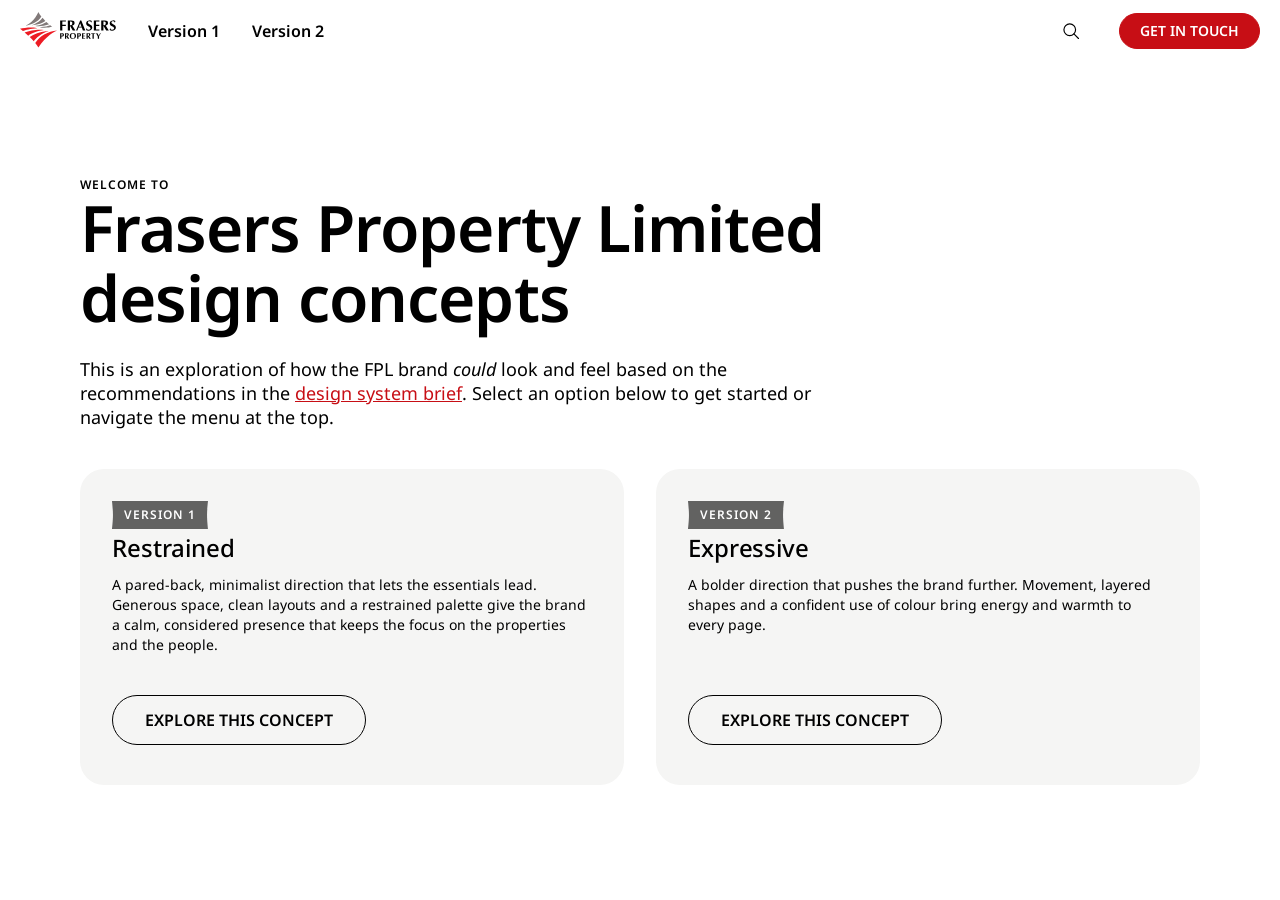
==== commit c2ca618e: "Add splash landing page; move Version 1 to version-1.html - New index.html intro screen with Version" ====
--- a/index.html
+++ b/index.html
@@ -3,11 +3,12 @@
 <head>
   <meta charset="utf-8">
   <meta name="viewport" content="width=device-width, initial-scale=1">
-  <title>Frasers Property Group</title>
+  <title>FPL Design Concepts</title>
   <link rel="preconnect" href="https://fonts.googleapis.com">
   <link rel="preconnect" href="https://fonts.gstatic.com" crossorigin>
-  <link href="https://fonts.googleapis.com/css2?family=Noto+Sans:wght@300;400;500;600;700&display=swap" rel="stylesheet">
+  <link href="https://fonts.googleapis.com/css2?family=Noto+Sans:ital,wght@0,300;0,400;0,500;0,600;0,700;1,400&display=swap" rel="stylesheet">
   <link rel="stylesheet" href="styles.css">
+  <link rel="stylesheet" href="splash.css">
 </head>
 <body>
 
@@ -30,8 +31,8 @@
 <header class="nav" id="nav">
   <div class="nav__inner">
     <div class="nav__left">
-      <a href="#" class="nav__logo" aria-label="Frasers Property home"><img src="img/logo.svg" alt="Frasers Property" width="96" height="37"></a>
-      <a href="index.html" class="nav__link is-current" aria-current="page">Version 1</a>
+      <a href="index.html" class="nav__logo" aria-label="Design concepts home" aria-current="page"><img src="img/logo.svg" alt="Frasers Property" width="96" height="37"></a>
+      <a href="version-1.html" class="nav__link">Version 1</a>
       <a href="version-2.html" class="nav__link">Version 2</a>
     </div>
     <div class="nav__right">
@@ -41,423 +42,40 @@
   </div>
 </header>
 
-<main>
-
-<!-- ============ HERO ============ -->
-<section class="hero">
-  <div class="hero__media" aria-hidden="true">
-    <img src="img/hero.jpg" alt="">
-  </div>
-  <div class="hero__content wrap">
-    <p class="overline reveal">Frasers Property Group</p>
-    <h1 class="hero__title reveal">Inspiring experiences,<br>creating places for good.</h1>
-    <p class="hero__body reveal">Frasers Property is a multinational real estate investor, developer and operator, creating homes, workplaces, retail, industrial and hospitality places across 20 countries.</p>
-  </div>
-</section>
-
-<!-- ============ LATEST FROM FRASERS (timed news carousel) ============ -->
-<section class="latest" data-carousel="latest" aria-roledescription="carousel" aria-label="Latest from Frasers Property">
-  <div class="latest__grid wrap">
-    <div class="latest__left">
-      <h2 class="latest__title">Latest from<br class="d-only"> Frasers Property</h2>
-      <div class="controls controls--light d-only-flex">
-        <div class="dots" data-dots></div>
-        <div class="arrows">
-          <button class="arrow" data-prev aria-label="Previous"><svg class="icon"><use href="#i-arrow-left"/></svg></button>
-          <button class="arrow" data-next aria-label="Next"><svg class="icon"><use href="#i-arrow-right"/></svg></button>
+<!-- ============ SPLASH ============ -->
+<main class="splash">
+  <div class="splash__inner">
+    <div class="splash__intro">
+      <div class="splash__heading">
+        <p class="overline">Welcome to</p>
+        <h1 class="splash__title">Frasers Property Limited design concepts</h1>
+      </div>
+      <p class="splash__body">This is an exploration of how the FPL brand <em>could</em> look and feel based on the recommendations in the <a href="#">design system brief</a>. Select an option below to get started or navigate the menu at the top.</p>
+    </div>
+    <div class="splash__cards">
+      <article class="concept">
+        <div class="concept__text">
+          <div class="concept__head">
+            <span class="tag tag--dark">Version 1</span>
+            <h2 class="concept__title">Restrained</h2>
+          </div>
+          <p class="concept__desc">A pared-back, minimalist direction that lets the essentials lead. Generous space, clean layouts and a restrained palette give the brand a calm, considered presence that keeps the focus on the properties and the people.</p>
         </div>
-      </div>
-    </div>
-    <div class="latest__right">
-      <div class="latest__stage" aria-live="polite">
-        <div class="latest__slide is-active">
-          <p class="latest__text">Frasers Property appoints Jai Mirpuri as Chief Executive Officer of its industrial and logistics business.</p>
-          <a href="#" class="text-link">Read the announcement <svg class="icon icon--16 text-red"><use href="#i-arrow-right"/></svg></a>
+        <a href="version-1.html" class="btn btn--outline concept__btn" aria-label="Explore this concept: Version 1, Restrained">Explore this concept</a>
+      </article>
+      <article class="concept">
+        <div class="concept__text">
+          <div class="concept__head">
+            <span class="tag tag--dark">Version 2</span>
+            <h2 class="concept__title">Expressive</h2>
+          </div>
+          <p class="concept__desc">A bolder direction that pushes the brand further. Movement, layered shapes and a confident use of colour bring energy and warmth to every page.</p>
         </div>
-        <div class="latest__slide">
-          <p class="latest__text">Frasers Property and Mitsubishi Estate to jointly redevelop Valley Point and Fraser Suites Singapore into a riverfront destination.</p>
-          <a href="#" class="text-link">Read the announcement <svg class="icon icon--16 text-red"><use href="#i-arrow-right"/></svg></a>
-        </div>
-        <div class="latest__slide">
-          <p class="latest__text">Frasers Property reports FY25 results, with recurring income making up more than 70% of profit before interest and tax.</p>
-          <a href="#" class="text-link">View the results <svg class="icon icon--16 text-red"><use href="#i-arrow-right"/></svg></a>
-        </div>
-        <div class="latest__slide">
-          <p class="latest__text">Frasers Hospitality announces a planned leadership transition as it enters its next phase of growth.</p>
-          <a href="#" class="text-link">Read the announcement <svg class="icon icon--16 text-red"><use href="#i-arrow-right"/></svg></a>
-        </div>
-      </div>
-    </div>
-    <div class="controls controls--light m-only-flex">
-      <div class="dots" data-dots></div>
-      <div class="arrows">
-        <button class="arrow" data-prev aria-label="Previous"><svg class="icon"><use href="#i-arrow-left"/></svg></button>
-        <button class="arrow" data-next aria-label="Next"><svg class="icon"><use href="#i-arrow-right"/></svg></button>
-      </div>
+        <a href="version-2.html" class="btn btn--outline concept__btn" aria-label="Explore this concept: Version 2, Expressive">Explore this concept</a>
+      </article>
     </div>
   </div>
-</section>
-
-<!-- ============ I'M LOOKING FOR ============ -->
-<section class="quick wrap">
-  <p class="overline reveal">I’m looking for</p>
-  <div class="quick__grid">
-    <a href="#" class="quick__link reveal"><span>01 —</span><span class="quick__label">Our development pipeline</span><svg class="icon icon--16 text-red"><use href="#i-arrow-right"/></svg></a>
-    <a href="#" class="quick__link reveal"><span>02 —</span><span class="quick__label">Sustainability goals and progress</span><svg class="icon icon--16 text-red"><use href="#i-arrow-right"/></svg></a>
-    <a href="#" class="quick__link reveal"><span>03 —</span><span class="quick__label">Annual reports and results</span><svg class="icon icon--16 text-red"><use href="#i-arrow-right"/></svg></a>
-    <a href="#" class="quick__link reveal"><span>04 —</span><span class="quick__label">Our leadership team</span><svg class="icon icon--16 text-red"><use href="#i-arrow-right"/></svg></a>
-  </div>
-</section>
-
-<!-- ============ OUR BUSINESSES ============ -->
-<section class="biz section" data-scroller="biz">
-  <div class="wrap section-head reveal">
-    <div class="section-head__text">
-      <p class="overline overline--lg">Our businesses</p>
-      <h2 class="h-xl">Five asset classes, one integrated real estate group</h2>
-    </div>
-    <a href="#" class="btn btn--outline d-only-flex">Explore our businesses</a>
-  </div>
-
-  <div class="biz__track" data-track>
-    <a href="#" class="biz-card">
-      <img src="img/card-1.jpg" alt="" loading="lazy">
-      <div class="biz-card__content">
-        <div class="biz-card__panel" aria-hidden="true"><img src="img/card-curve.svg" alt=""></div>
-        <h3 class="biz-card__title">Develop</h3>
-        <div class="biz-card__more"><div>
-          <p>We design and build properties to suit any industrial, logistics and commercial need.</p>
-          <svg class="icon icon--32 biz-card__arrow"><use href="#i-arrow-right"/></svg>
-        </div></div>
-      </div>
-    </a>
-    <a href="#" class="biz-card">
-      <img src="img/card-1.jpg" alt="" loading="lazy">
-      <div class="biz-card__content">
-        <div class="biz-card__panel" aria-hidden="true"><img src="img/card-curve.svg" alt=""></div>
-        <h3 class="biz-card__title">Integrated</h3>
-        <div class="biz-card__more"><div>
-          <p>Mixed-use precincts that bring homes, workplaces and retail together.</p>
-          <svg class="icon icon--32 biz-card__arrow"><use href="#i-arrow-right"/></svg>
-        </div></div>
-      </div>
-    </a>
-    <a href="#" class="biz-card">
-      <img src="img/card-2.jpg" alt="" loading="lazy">
-      <div class="biz-card__content">
-        <div class="biz-card__panel" aria-hidden="true"><img src="img/card-curve.svg" alt=""></div>
-        <h3 class="biz-card__title">Hospitality</h3>
-        <div class="biz-card__more"><div>
-          <p>Serviced residences and hotels across more than 70 cities worldwide.</p>
-          <svg class="icon icon--32 biz-card__arrow"><use href="#i-arrow-right"/></svg>
-        </div></div>
-      </div>
-    </a>
-    <a href="#" class="biz-card">
-      <img src="img/card-3.jpg" alt="" loading="lazy">
-      <div class="biz-card__content">
-        <div class="biz-card__panel" aria-hidden="true"><img src="img/card-curve.svg" alt=""></div>
-        <h3 class="biz-card__title">Commercial and business parks</h3>
-        <div class="biz-card__more"><div>
-          <p>Offices and business parks built for the way modern teams work.</p>
-          <svg class="icon icon--32 biz-card__arrow"><use href="#i-arrow-right"/></svg>
-        </div></div>
-      </div>
-    </a>
-    <a href="#" class="biz-card">
-      <img src="img/investor.jpg" alt="" loading="lazy">
-      <div class="biz-card__content">
-        <div class="biz-card__panel" aria-hidden="true"><img src="img/card-curve.svg" alt=""></div>
-        <h3 class="biz-card__title">Industrial and logistics</h3>
-        <div class="biz-card__more"><div>
-          <p>Logistics and light industrial facilities across Asia, Australia and Europe.</p>
-          <svg class="icon icon--32 biz-card__arrow"><use href="#i-arrow-right"/></svg>
-        </div></div>
-      </div>
-    </a>
-  </div>
-
-  <div class="wrap controls">
-    <div class="dots dots--dark" data-dots></div>
-    <div class="arrows">
-      <button class="arrow" data-prev aria-label="Previous"><svg class="icon"><use href="#i-arrow-left"/></svg></button>
-      <button class="arrow" data-next aria-label="Next"><svg class="icon"><use href="#i-arrow-right"/></svg></button>
-    </div>
-  </div>
-  <div class="wrap m-only"><a href="#" class="btn btn--outline btn--block">Explore our businesses</a></div>
-</section>
-
-<!-- ============ WHERE WE OPERATE ============ -->
-<section class="ops section" id="ops">
-  <div class="wrap ops__grid">
-    <div class="ops__left">
-      <div class="reveal">
-        <p class="overline overline--lg">Our global reach</p>
-        <h2 class="h-xl">Where we operate</h2>
-      </div>
-      <div class="chips" role="tablist" aria-label="Region">
-        <button class="chip is-selected" role="tab" aria-selected="true" data-region="apac">APAC (9)</button>
-        <button class="chip" role="tab" aria-selected="false" data-region="eama">EAMA (4)</button>
-      </div>
-      <ul class="ops__list" data-country-list></ul>
-      <div class="ops__accordion" data-accordion></div>
-    </div>
-
-    <div class="ops__stage" data-stage>
-      <img class="ops__map" src="img/map-dots.svg" alt="" aria-hidden="true">
-      <div class="ops__markers" data-markers></div>
-      <div class="country-card" data-popup role="dialog" aria-modal="false" aria-hidden="true" tabindex="-1">
-        <div class="country-card__inner" data-popup-inner></div>
-      </div>
-    </div>
-  </div>
-</section>
-
-<!-- ============ INVESTORS ============ -->
-<section class="investors section wrap">
-  <div class="section-head reveal">
-    <div class="section-head__text">
-      <p class="overline overline--lg">Investors</p>
-      <h2 class="h-xl">Share price and investor information</h2>
-    </div>
-    <a href="#" class="btn btn--outline d-only-flex">Visit investor relations</a>
-  </div>
-  <div class="investors__grid">
-    <div class="stat-card reveal">
-      <p>Frasers Property Limited (TQ5)</p>
-      <div>
-        <div class="stat-card__price">
-          <span class="stat-card__cur">S$</span>
-          <span class="stat-card__num">0.880</span>
-          <svg class="icon icon--32"><use href="#i-arrow-up"/></svg>
-        </div>
-        <p class="stat-card__date">As of 03 Nov 2026 17:04</p>
-      </div>
-    </div>
-    <div class="facts reveal">
-      <div><span>Last done</span><strong>S$0.880</strong></div>
-      <div><span>Change</span><strong>-0.015 (-1.7)</strong></div>
-      <div><span>Volume ('000)</span><strong>134.1</strong></div>
-    </div>
-    <div class="investors__img reveal"><img src="img/investor.jpg" alt="Frasers Property logistics facility" loading="lazy"></div>
-  </div>
-  <a href="#" class="btn btn--outline btn--block m-only">Visit investor relations</a>
-</section>
-
-<!-- ============ FEATURED PROPERTIES (timed carousel) ============ -->
-<section class="featured section" data-carousel="featured" aria-roledescription="carousel" aria-label="Featured properties">
-  <div class="featured__swoosh" aria-hidden="true"><img src="img/swoosh.svg" alt=""></div>
-  <div class="wrap featured__head reveal">
-    <p class="overline overline--lg">Portfolio highlights</p>
-    <h2 class="h-xl">Featured properties</h2>
-  </div>
-  <div class="wrap controls featured__controls">
-    <div class="dots dots--dark" data-dots></div>
-    <div class="arrows">
-      <button class="arrow" data-prev aria-label="Previous"><svg class="icon"><use href="#i-arrow-left"/></svg></button>
-      <button class="arrow" data-next aria-label="Next"><svg class="icon"><use href="#i-arrow-right"/></svg></button>
-    </div>
-  </div>
-  <div class="wrap">
-    <div class="featured__viewport">
-      <div class="featured__track" data-track>
-        <a href="#" class="feat-card is-active">
-          <div class="feat-card__img"><img src="img/property-1.jpg" alt=""><span class="tag tag--light">Hospitality</span></div>
-          <div class="feat-card__text">
-            <h3>Fraser Place Wujiaochang, Shanghai</h3>
-            <p>Serviced residences in Shanghai’s Wujiaochang business district.</p>
-          </div>
-        </a>
-        <a href="#" class="feat-card">
-          <div class="feat-card__img"><img src="img/property-2.jpg" alt=""><span class="tag tag--light">Commercial</span></div>
-          <div class="feat-card__text">
-            <h3>One Bangkok, Thailand</h3>
-            <p>A landmark integrated district in the heart of Bangkok.</p>
-          </div>
-        </a>
-        <a href="#" class="feat-card">
-          <div class="feat-card__img"><img src="img/insight-2.jpg" alt=""><span class="tag tag--light">Retail</span></div>
-          <div class="feat-card__text">
-            <h3>Northpoint City, Singapore</h3>
-            <p>The largest mall in Singapore’s north, connected to transit and homes.</p>
-          </div>
-        </a>
-        <a href="#" class="feat-card">
-          <div class="feat-card__img"><img src="img/insight-3.jpg" alt=""><span class="tag tag--light">Industrial</span></div>
-          <div class="feat-card__text">
-            <h3>Frasers Logistics Park, Germany</h3>
-            <p>Sustainable logistics facilities serving Europe’s key trade corridors.</p>
-          </div>
-        </a>
-        <a href="#" class="feat-card">
-          <div class="feat-card__img"><img src="img/insight-1.jpg" alt=""><span class="tag tag--light">Residential</span></div>
-          <div class="feat-card__text">
-            <h3>Waterway Point, Punggol</h3>
-            <p>Waterfront living and retail designed around community.</p>
-          </div>
-        </a>
-      </div>
-    </div>
-  </div>
-</section>
-
-<!-- ============ SUSTAINABILITY ============ -->
-<section class="sus-wrap">
-  <div class="sus">
-    <div class="sus__text reveal">
-      <p class="overline overline--lg">Sustainability</p>
-      <h2 class="h-xl">Net-zero carbon by 2050</h2>
-      <p class="sus__body">We’re cutting emissions across our properties and value chain, adding renewable energy and green-certifying our portfolio. Progress as at 30 September 2025.</p>
-      <a href="#" class="btn btn--outline-light d-only-flex">Download the FY25 ESG report</a>
-    </div>
-    <div class="sus__media reveal">
-      <img src="img/sustainability.jpg" alt="Green facade with vertical gardens" loading="lazy">
-      <div class="sus__facets">
-        <div class="facet"><strong>&gt;76 MW</strong><span>of 215 MW by 2030</span></div>
-        <div class="facet"><strong>&gt;60%</strong><span>green-certified, target 85%</span></div>
-        <div class="facet"><strong>15</strong><span>GRESB sector leadership positions (2025)</span></div>
-      </div>
-    </div>
-    <a href="#" class="btn btn--outline-light btn--block m-only">Download the FY25 ESG report</a>
-  </div>
-</section>
-
-<!-- ============ NEWSROOM ============ -->
-<section class="news section wrap">
-  <div class="section-head reveal">
-    <div class="section-head__text">
-      <p class="overline overline--lg">Newsroom</p>
-      <h2 class="h-xl">Latest news from Frasers Property</h2>
-    </div>
-    <a href="#" class="btn btn--outline">View all press releases</a>
-  </div>
-  <div class="news__grid">
-    <a href="#" class="news-card reveal">
-      <div class="news-card__img"><img src="img/news-1.jpg" alt="" loading="lazy"><span class="tag tag--dark">News</span></div>
-      <h3>Frasers Property appoints Jai Mirpuri as Chief Executive Officer of its industrial and logistics business</h3>
-      <p class="news-card__date">13 Oct 2026</p>
-    </a>
-    <a href="#" class="news-card reveal">
-      <div class="news-card__img"><img src="img/news-2.jpg" alt="" loading="lazy"><span class="tag tag--dark">News</span></div>
-      <h3>Frasers Property announces planned leadership transition for Frasers Hospitality</h3>
-      <p class="news-card__date">09 Oct 2026</p>
-    </a>
-    <a href="#" class="news-card reveal">
-      <div class="news-card__img"><img src="img/news-3.jpg" alt="" loading="lazy"><span class="tag tag--dark">News</span></div>
-      <h3>Frasers Property and Mitsubishi Estate to jointly redevelop Valley Point and Fraser Suites Singapore into landmark 999-year mixed-use riverfront destination</h3>
-      <p class="news-card__date">13 Oct 2026</p>
-    </a>
-  </div>
-</section>
-
-<!-- ============ INSIGHTS ============ -->
-<section class="news news--insights section wrap">
-  <div class="section-head reveal">
-    <div class="section-head__text">
-      <p class="overline overline--lg">Insights</p>
-      <h2 class="h-xl">Perspectives on cities, communities and real estate</h2>
-    </div>
-    <a href="#" class="btn btn--outline d-only-flex">View all insights</a>
-  </div>
-  <div class="news__grid">
-    <a href="#" class="news-card reveal">
-      <div class="news-card__img"><img src="img/insight-1.jpg" alt="" loading="lazy"><span class="tag tag--dark">Insight</span></div>
-      <h3>Beyond zero-sum: How real estate and public policy can co-create future cities</h3>
-      <p class="news-card__date">7 Oct 2026</p>
-    </a>
-    <a href="#" class="news-card reveal">
-      <div class="news-card__img"><img src="img/insight-2.jpg" alt="" loading="lazy"><span class="tag tag--dark">Insight</span></div>
-      <h3>The power of listening: How we create value by understanding people’s needs</h3>
-      <p class="news-card__date">25 Aug 2026</p>
-    </a>
-    <a href="#" class="news-card reveal">
-      <div class="news-card__img"><img src="img/insight-3.jpg" alt="" loading="lazy"><span class="tag tag--dark">Insight</span></div>
-      <h3>Being adaptable and resilient: here's how we future-proof Europe’s industrial infrastructure</h3>
-      <p class="news-card__date">25 Aug 2026</p>
-    </a>
-  </div>
-  <a href="#" class="btn btn--outline btn--block m-only">View all insights</a>
-</section>
-
-<!-- ============ LARGE LINKS ============ -->
-<section class="biglinks wrap">
-  <a href="#" class="biglink reveal"><span>Work with us</span><svg class="icon icon--40"><use href="#i-arrow-right"/></svg></a>
-  <a href="#" class="biglink reveal"><span>About our group</span><svg class="icon icon--40"><use href="#i-arrow-right"/></svg></a>
-  <a href="#" class="biglink reveal"><span>Sustainability</span><svg class="icon icon--40"><use href="#i-arrow-right"/></svg></a>
-</section>
-
 </main>
 
-<!-- ============ CTA + FOOTER ============ -->
-<footer class="foot">
-  <img class="foot__swoosh" src="img/footer-swoosh.svg" alt="" aria-hidden="true">
-  <div class="cta wrap">
-    <div class="cta__text">
-      <p class="cta__title">Have a question?</p>
-      <p class="cta__body">Talk to our team about leasing, investment or a project near you.</p>
-    </div>
-    <a href="#" class="btn btn--white">Contact us</a>
-  </div>
-
-  <div class="foot__body">
-    <div class="foot__panel">
-      <div class="foot__top">
-        <p class="foot__group">Frasers Property Group</p>
-        <div class="foot__cols">
-          <details class="foot__col" open>
-            <summary class="overline">Who we are <svg class="icon icon--12 m-only"><use href="#i-chevron-down"/></svg></summary>
-            <div class="foot__links"><div>
-              <a href="#">About our group</a><a href="#">Board &amp; management</a><a href="#">Our history</a><a href="#">Achievements</a>
-            </div></div>
-          </details>
-          <details class="foot__col" open>
-            <summary class="overline">Invest with us <svg class="icon icon--12 m-only"><use href="#i-chevron-down"/></svg></summary>
-            <div class="foot__links"><div>
-              <a href="#">Investor relations</a><a href="#">Publications</a><a href="#">Our REITs</a>
-            </div></div>
-          </details>
-          <details class="foot__col" open>
-            <summary class="overline">Sustainability <svg class="icon icon--12 m-only"><use href="#i-chevron-down"/></svg></summary>
-            <div class="foot__links"><div>
-              <a href="#">Our approach</a><a href="#">ESG reports &amp; disclosures</a><a href="#">ESG framework &amp; policies</a>
-            </div></div>
-          </details>
-          <details class="foot__col" open>
-            <summary class="overline">News &amp; careers <svg class="icon icon--12 m-only"><use href="#i-chevron-down"/></svg></summary>
-            <div class="foot__links"><div>
-              <a href="#">Media centre</a><a href="#">Careers</a><a href="#">Contact us</a>
-            </div></div>
-          </details>
-        </div>
-      </div>
-
-      <div class="foot__logo d-only"><img src="img/logo-white.svg" alt="Frasers Property" width="400" height="155"></div>
-
-      <div class="foot__bar">
-        <div class="foot__social">
-          <p class="overline">Follow us on socials</p>
-          <div class="foot__icons">
-            <a href="#" aria-label="Facebook"><svg class="icon icon--20"><use href="#i-facebook"/></svg></a>
-            <a href="#" aria-label="Instagram"><svg class="icon icon--20"><use href="#i-instagram"/></svg></a>
-            <a href="#" aria-label="LinkedIn"><svg class="icon icon--20"><use href="#i-linkedin"/></svg></a>
-            <a href="#" aria-label="YouTube"><svg class="icon icon--20"><use href="#i-youtube"/></svg></a>
-          </div>
-        </div>
-        <div class="foot__bu">
-          <p class="overline">Change market or business</p>
-          <button class="foot__select">Corporate <svg class="icon icon--12"><use href="#i-chevron-down"/></svg></button>
-        </div>
-      </div>
-    </div>
-
-    <div class="foot__legal">
-      <div class="foot__logo m-only"><img src="img/logo-white.svg" alt="Frasers Property" width="160" height="62"></div>
-      <div class="foot__legal-l"><span>© 2026 Frasers Property Limited</span><a href="#">Sitemap</a></div>
-      <div class="foot__legal-r"><a href="#">Privacy policy</a><a href="#">Terms of use</a><a href="#">Cookies</a><a href="#">Accessibility</a></div>
-    </div>
-  </div>
-</footer>
-
-<script src="script.js"></script>
 </body>
 </html>
--- a/splash.css
+++ b/splash.css
@@ -0,0 +1,43 @@
+/* ===== Splash / landing page (Figma "Intro screen" 153:1212) ===== */
+.splash {
+  min-height: calc(100vh - 61px);
+  display: flex; align-items: center;
+  background: var(--white);
+}
+@supports (height: 100svh) { .splash { min-height: calc(100svh - 61px); } }
+.splash__inner {
+  width: 100%; max-width: var(--maxw); margin: 0 auto; padding: 64px var(--gutter);
+  display: flex; flex-direction: column; gap: 40px;
+}
+.splash__intro { display: flex; flex-direction: column; gap: 24px; }
+.splash__title { max-width: 800px; font-size: 64px; line-height: 70px; font-weight: 600; letter-spacing: -0.96px; }
+.splash__body { max-width: 800px; font-size: 18px; line-height: 24px; }
+.splash__body a { color: var(--red-dark); text-decoration: underline; }
+.splash__body a:hover { text-decoration-thickness: 2px; }
+
+.splash__cards { display: grid; grid-template-columns: 1fr 1fr; gap: 32px; }
+.concept {
+  position: relative; display: flex; flex-direction: column; align-items: flex-start; gap: 16px;
+  background: var(--stone); border-radius: 24px; padding: 32px 32px 40px;
+  transition: background-color var(--t-fast) var(--ease);
+}
+.concept__text { flex: 1; display: flex; flex-direction: column; gap: 12px; padding-bottom: 24px; }
+.concept__head { display: flex; flex-direction: column; align-items: flex-start; gap: 4px; }
+.concept__title { font-size: 24px; line-height: 30px; font-weight: 500; letter-spacing: -0.12px; }
+.concept__desc { font-size: 14px; line-height: 20px; }
+/* Whole card is clickable via the button's stretched hit area. */
+.concept__btn::after { content: ""; position: absolute; inset: 0; border-radius: 24px; }
+.concept:hover { background: #eeedeb; }
+.concept:hover .concept__btn { background: var(--ink); color: var(--white); }
+
+@media (max-width: 767px) {
+  .splash { min-height: 0; align-items: flex-start; }
+  .splash__inner { padding: 48px 24px; gap: 32px; }
+  .splash__intro { gap: 16px; }
+  .splash__heading { display: flex; flex-direction: column; gap: 8px; }
+  .splash__title { font-size: 40px; line-height: 48px; font-weight: 700; letter-spacing: -0.4px; }
+  .splash__cards { grid-template-columns: 1fr; gap: 20px; }
+  .concept { padding: 24px 24px 32px; }
+  .concept__head { flex-direction: row-reverse; justify-content: space-between; align-items: flex-start; width: 100%; }
+  .concept__btn { width: 100%; }
+}
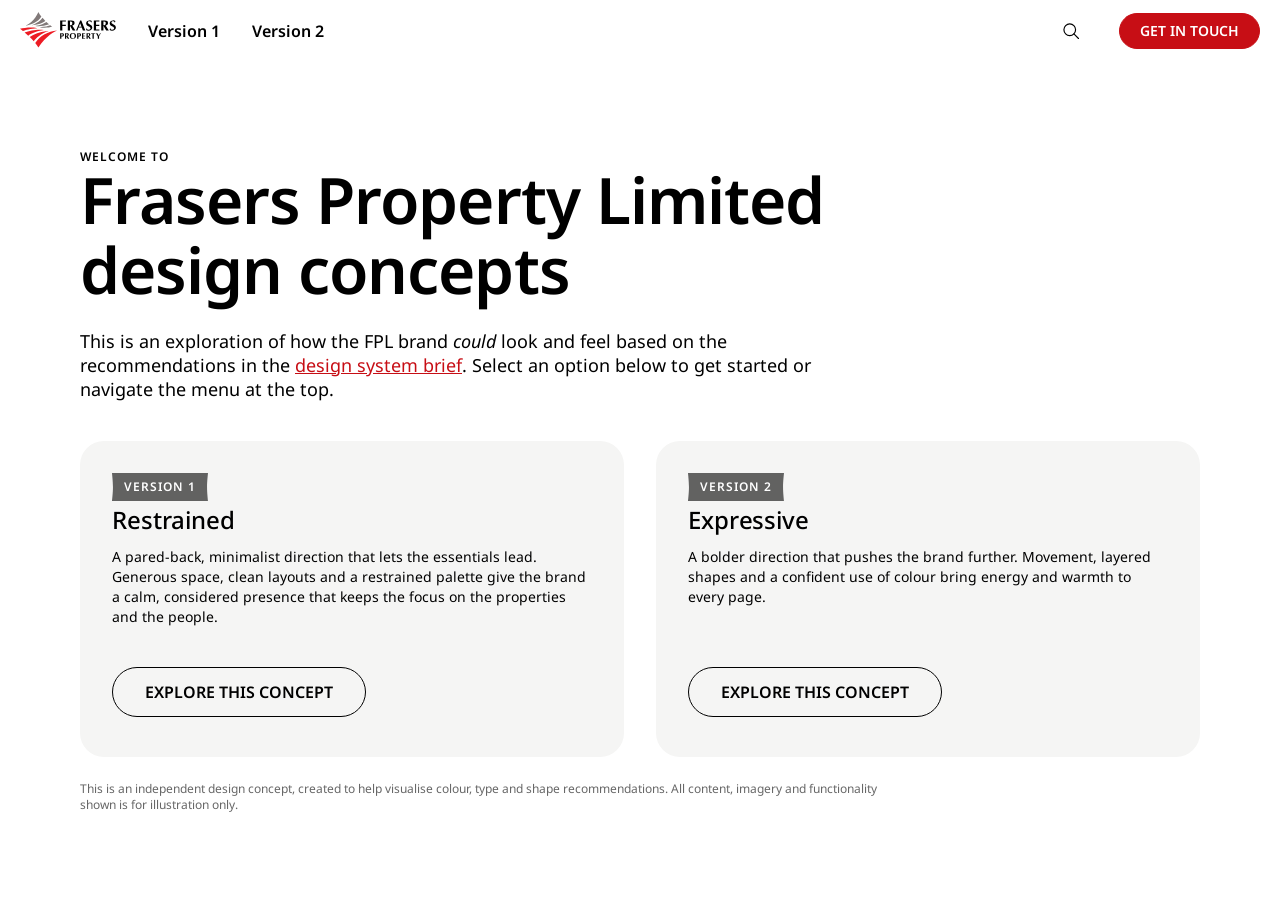
==== commit 297b0ab4: "Add design concept disclaimer to splash page Co-Authored-By: Claude Opus 5.5 <noreply@anthropic.com>" ====
--- a/index.html
+++ b/index.html
@@ -74,6 +74,7 @@
         <a href="version-2.html" class="btn btn--outline concept__btn" aria-label="Explore this concept: Version 2, Expressive">Explore this concept</a>
       </article>
     </div>
+    <p class="splash__disclaimer">This is an independent design concept, created to help visualise colour, type and shape recommendations. All content, imagery and functionality shown is for illustration only.</p>
   </div>
 </main>
 
--- a/splash.css
+++ b/splash.css
@@ -41,3 +41,6 @@
   .concept__head { flex-direction: row-reverse; justify-content: space-between; align-items: flex-start; width: 100%; }
   .concept__btn { width: 100%; }
 }
+
+.splash__disclaimer { max-width: 800px; margin-top: -16px; font-size: 12px; line-height: 16px; color: rgba(0,0,0,0.6); }
+@media (max-width: 767px) { .splash__disclaimer { margin-top: -8px; } }
